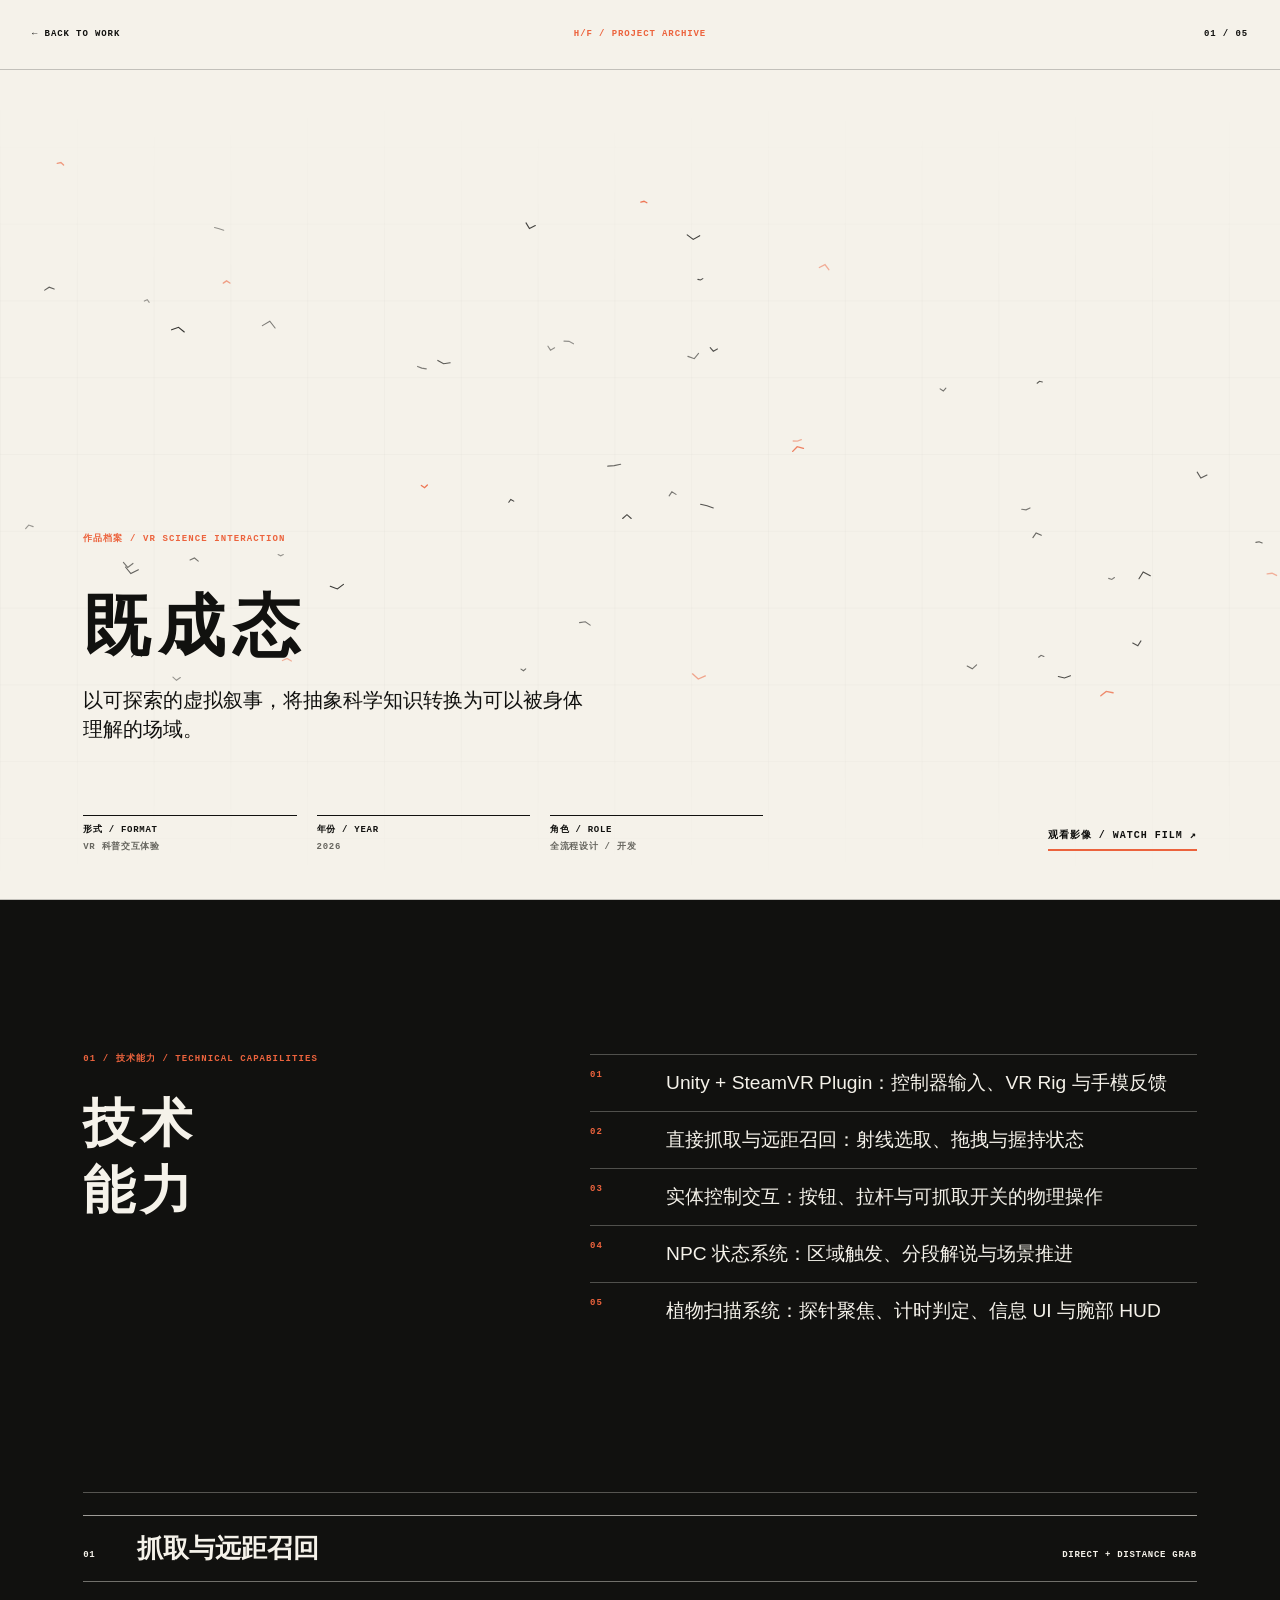
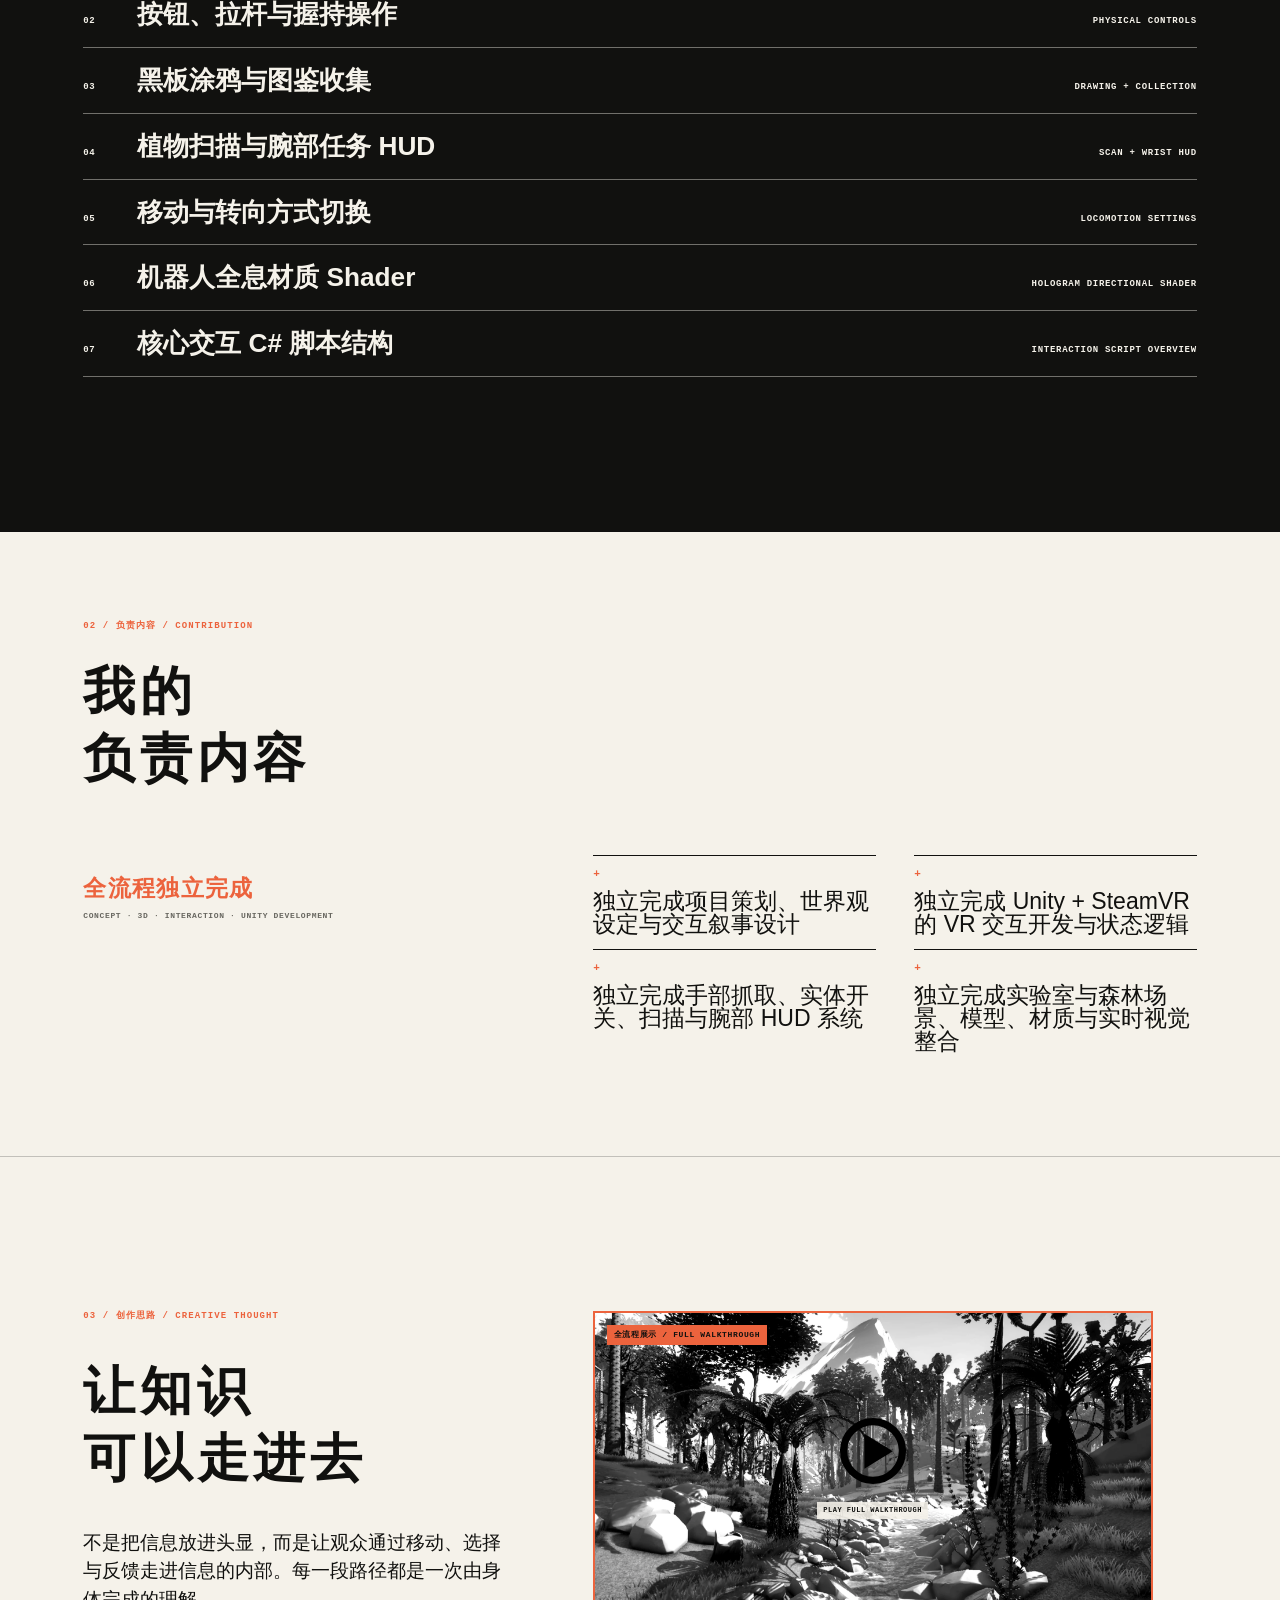
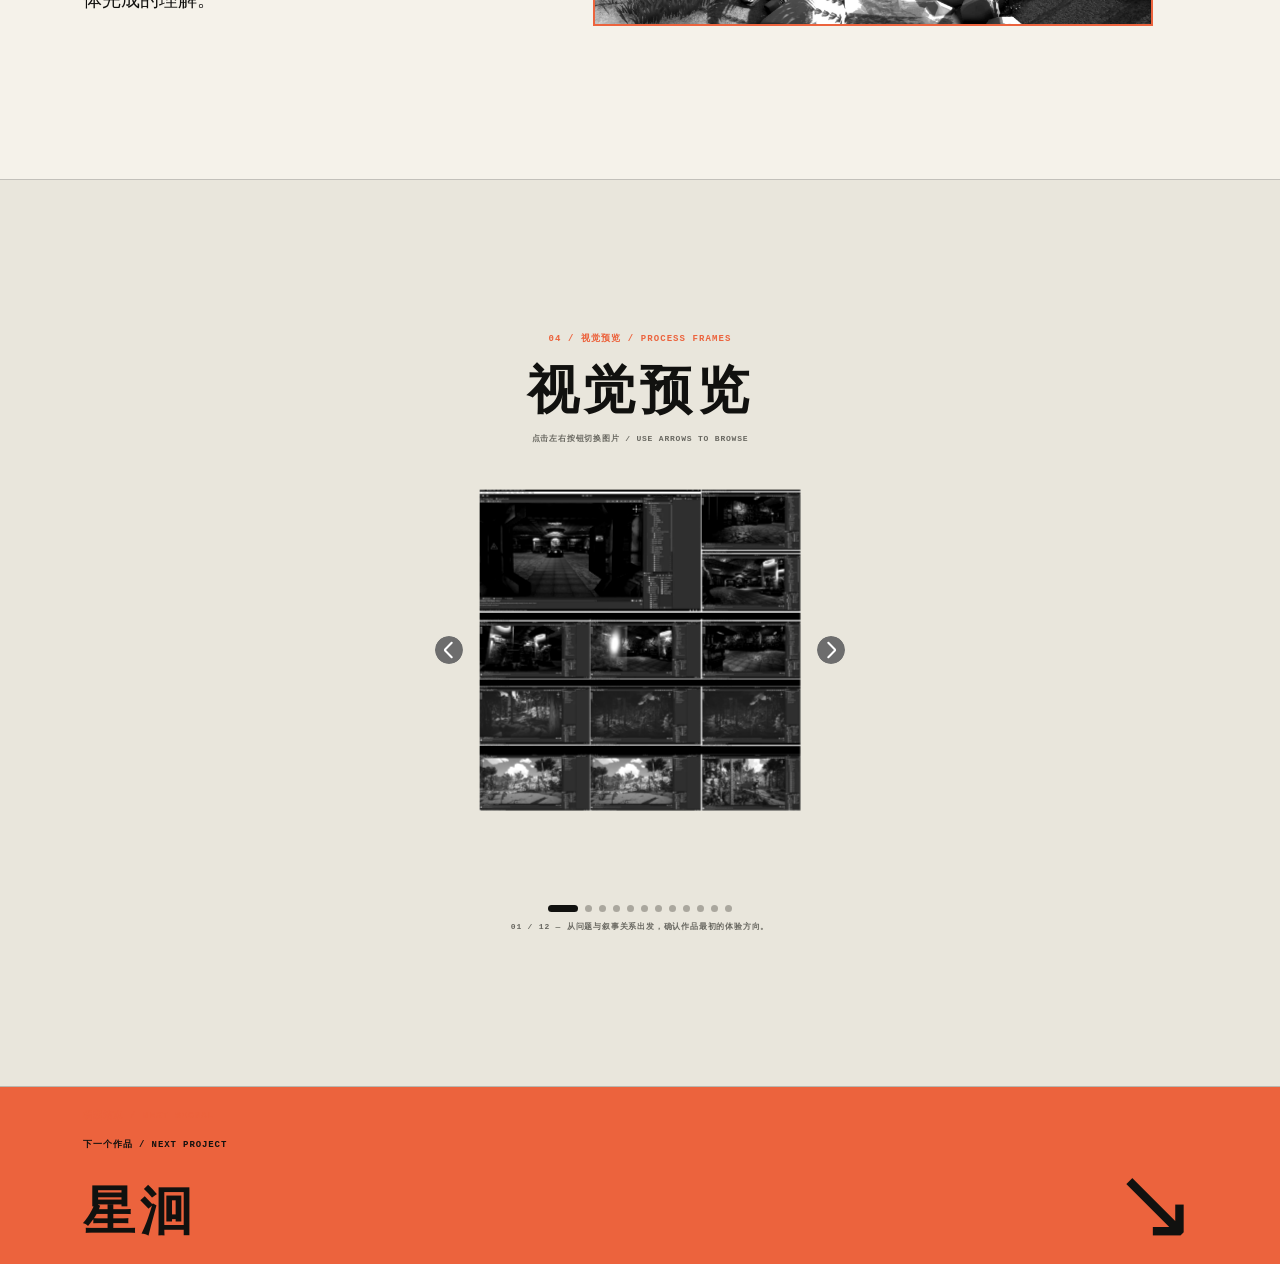
==== case-study.html @ 629e73da "Publish portfolio" ====
<!doctype html>
<html lang="zh-Hant">
  <head>
    <meta charset="UTF-8" />
    <meta name="viewport" content="width=device-width, initial-scale=1.0" />
    <meta name="theme-color" content="#f5f2ea" />
    <title>H/F — Case Study</title>
    <link rel="stylesheet" crossorigin href="./assets/caseStudy-Dvd8TrPl.css">
  </head>
  <body>
    <main class="case-page" id="case-page">
      <header class="case-header">
        <a class="case-back" id="case-back" href="./index.html#work">← BACK TO WORK</a>
        <p>H/F / PROJECT ARCHIVE</p>
        <span id="case-index">01 / 05</span>
      </header>

      <section class="case-hero" aria-labelledby="case-title">
        <canvas class="case-birds" id="case-birds" aria-hidden="true"></canvas>
        <div class="case-hero__grid" aria-hidden="true"></div>
        <p class="case-kicker">作品档案 / <span id="case-kicker">VR SCIENCE INTERACTION</span></p>
        <h1 id="case-title">既成態</h1>
        <p class="case-deck" id="case-deck"></p>
        <dl class="case-meta">
          <div><dt>形式 / FORMAT</dt><dd id="case-format"></dd></div>
          <div><dt>年份 / YEAR</dt><dd>2026</dd></div>
          <div><dt>角色 / ROLE</dt><dd id="case-role"></dd></div>
        </dl>
        <a class="case-film" id="case-film" href="./film.html?project=1">观看影像 / WATCH FILM ↗</a>
      </section>

      <section class="case-section case-statement">
        <p class="section-label">01 / 创作思路 · CREATIVE THOUGHT</p>
        <h2 id="case-thought-title"></h2>
        <p id="case-thought"></p>
      </section>

      <section class="case-section case-system">
        <div><p class="section-label">02 / 技术解析 · SYSTEM MAP</p><h2>技术<br>解析</h2></div>
        <ol id="case-tech" class="tech-list"></ol>
      </section>

      <section class="case-section case-role">
        <p class="section-label">03 / 负责内容 · CONTRIBUTION</p>
        <div class="role-layout"><h2>我的<br>负责内容</h2><ul id="case-responsibilities"></ul></div>
      </section>

      <section class="case-section case-gallery" aria-labelledby="gallery-title">
        <div class="gallery-heading"><p class="section-label">04 / 创作截图 · PROCESS FRAMES</p><h2 id="gallery-title">视觉<br>预览</h2><p>点击左右按钮切换图片 / USE ARROWS TO BROWSE</p></div>
        <div class="coverflow-shell"><button class="coverflow-nav coverflow-prev" id="coverflow-prev" type="button" aria-label="上一张图片">←</button><div id="coverflow" class="coverflow" aria-label="Project image preview gallery"></div><button class="coverflow-nav coverflow-next" id="coverflow-next" type="button" aria-label="下一张图片">→</button></div>
        <div class="gallery-footer"><p id="gallery-caption"></p><div id="gallery-dots" class="gallery-dots" aria-label="图片序号"></div></div>
      </section>

      <section class="case-next">
        <p class="section-label">档案结束 / NEXT SIGNAL</p>
        <a id="case-next" href="#"><span>下一个作品 / NEXT PROJECT</span><strong></strong><i>↘</i></a>
      </section>
    </main>
    <script defer src="./vendor/gsap/gsap.min.js"></script>
    <script defer src="./vendor/gsap/Draggable.min.js"></script>
    <script defer src="./vendor/gsap/InertiaPlugin.min.js"></script>
    <script defer src="./src/lab-gallery.js"></script>
    <script defer src="./src/case-study.js"></script>
  </body>
</html>
---- assets/caseStudy-Dvd8TrPl.css ----
@font-face{font-family:BiggerStatic;src:url(./BiggerDisplay-Cdh9XiYJ.woff2) format("woff2");font-display:swap}@font-face{font-family:AlibabaBold;src:url(./AlibabaPuHuiTi-Bold-u7TvTWgs.ttf) format("truetype");font-display:swap}@font-face{font-family:AlibabaLight;src:url(./AlibabaPuHuiTi-Light-BNrUZNr3.ttf) format("truetype");font-display:swap}:root{--paper:#f5f2ea;--ink:#11110f;--signal:#ec633d;--muted:#686760;--line:rgba(17,17,15,.22)}*{box-sizing:border-box}html{scroll-behavior:smooth}body{margin:0;min-width:320px;color:var(--ink);background:var(--paper);font-family:Arial,Helvetica,sans-serif}a{color:inherit;text-decoration:none}.case-header{position:relative;z-index:8;min-height:70px;display:grid;grid-template-columns:1fr auto 1fr;align-items:center;gap:20px;padding:0 2.5vw;border-bottom:1px solid var(--line);background:var(--paper);font:700 9px/1 monospace;letter-spacing:.1em}.case-header p{margin:0;color:var(--signal)}.case-header span{justify-self:end}.case-back{transition:color .2s ease,transform .2s ease}.case-back:hover{color:var(--signal);transform:translate(-5px)}.case-hero{position:relative;min-height:calc(100svh - 70px);padding:clamp(40px,8vh,110px) 6.5vw 46px;overflow:hidden;isolation:isolate;display:grid;align-content:end;border-bottom:1px solid var(--line)}.case-birds{position:absolute;z-index:-2;top:0;right:0;bottom:0;left:0;width:100%;height:100%;pointer-events:none}.case-hero__grid{position:absolute;z-index:-1;top:0;right:0;bottom:0;left:0;opacity:.1;background-image:linear-gradient(var(--line) 1px,transparent 1px),linear-gradient(90deg,var(--line) 1px,transparent 1px);background-size:clamp(42px,6vw,96px) clamp(42px,6vw,96px);-webkit-mask-image:linear-gradient(to bottom,transparent,black 28%,black 80%,transparent);mask-image:linear-gradient(to bottom,transparent,black 28%,black 80%,transparent)}.case-kicker,.section-label{margin:0;font:700 9px/1.3 monospace;letter-spacing:.12em;color:var(--signal)}.case-hero h1{max-width:1100px;margin:clamp(18px,4vh,45px) 0 16px;font:700 clamp(60px,10.5vw,176px)/1.04 AlibabaBold,"Microsoft YaHei",sans-serif;letter-spacing:.12em}.case-deck{width:min(510px,100%);margin:0;font:400 clamp(15px,1.55vw,22px)/1.42 AlibabaLight,Arial,sans-serif}.case-meta{display:grid;grid-template-columns:repeat(3,minmax(0,1fr));gap:20px;width:min(680px,100%);margin:clamp(38px,8vh,90px) 0 0}.case-meta div{border-top:1px solid var(--ink);padding-top:8px}.case-meta dt,.case-meta dd{margin:0;font:700 9px/1.35 monospace;letter-spacing:.08em}.case-meta dd{margin-top:5px;color:var(--muted)}.case-film{position:absolute;right:6.5vw;bottom:48px;padding:13px 0 8px;border-bottom:2px solid var(--signal);font:700 10px/1 monospace;letter-spacing:.1em;transition:color .2s ease,transform .2s ease}.case-film:hover{color:var(--signal);transform:translate(6px)}.case-film.is-hidden{display:none}.case-section{padding:clamp(70px,12vw,180px) 6.5vw;border-bottom:1px solid var(--line)}.case-statement{display:grid;grid-template-columns:minmax(130px,.35fr) minmax(0,1fr);column-gap:6vw}.case-statement h2{grid-column:2;max-width:1100px;margin:0;font:400 clamp(48px,8vw,142px)/.8 BiggerStatic,Impact,sans-serif;letter-spacing:.02em}.case-statement>p:last-child{grid-column:2;width:min(560px,100%);margin:clamp(28px,5vh,70px) 0 0;font:400 clamp(16px,1.7vw,25px)/1.5 AlibabaLight,Arial,sans-serif}.case-system{display:grid;grid-template-columns:minmax(260px,.8fr) minmax(0,1.2fr);gap:8vw;background:var(--ink);color:var(--paper)}.case-system h2,.case-role h2,.gallery-heading h2{margin:24px 0 0;font:400 clamp(52px,8vw,144px)/.75 BiggerStatic,Impact,sans-serif;letter-spacing:.02em}.tech-list{margin:0;padding:0;list-style:none;counter-reset:tech}.tech-list li{display:grid;grid-template-columns:56px 1fr;gap:20px;padding:16px 0;border-top:1px solid rgba(245,242,234,.28);font:400 clamp(15px,1.5vw,22px)/1.25 AlibabaLight,Arial,sans-serif}.tech-list li:before{counter-increment:tech;content:"0" counter(tech);color:var(--signal);font:700 9px/1 monospace;letter-spacing:.1em}.case-role{background:var(--paper)}.role-layout{display:grid;grid-template-columns:minmax(260px,.85fr) minmax(0,1.15fr);gap:8vw}.role-layout ul{display:grid;grid-template-columns:repeat(2,minmax(0,1fr));gap:0 3vw;margin:0;padding:0;list-style:none}.role-layout li{min-height:110px;padding:16px 0;border-top:1px solid var(--ink);font:400 clamp(17px,1.8vw,27px)/1 AlibabaLight,Arial,sans-serif}.role-layout li:before{content:"+";display:block;margin-bottom:17px;color:var(--signal);font:700 11px/1 monospace}.case-gallery{padding-right:0;overflow:hidden;background:#e9e6dc}.gallery-heading{padding-right:6.5vw;display:grid;grid-template-columns:minmax(250px,.8fr) 1fr auto;gap:4vw;align-items:end}.gallery-heading>p:last-child{margin:0 0 8px;color:var(--muted);font:700 8px/1.4 monospace;letter-spacing:.1em}.coverflow{position:relative;min-height:clamp(340px,48vw,660px);margin-top:clamp(48px,8vw,120px);perspective:1200px;touch-action:pan-y}.cover-card{position:absolute;top:0;left:50%;width:min(43vw,640px);aspect-ratio:16/10;padding:12px;border:1px solid var(--ink);background:var(--paper);box-shadow:0 16px 35px #11110f1f;transform-origin:center bottom;transition:transform .65s cubic-bezier(.2,.8,.2,1),opacity .45s ease,filter .45s ease;cursor:pointer}.cover-card img{display:block;width:100%;height:100%;object-fit:cover;filter:grayscale(1) contrast(1.12)}.cover-card p{position:absolute;left:21px;bottom:19px;margin:0;padding:4px 6px;background:var(--paper);font:700 8px/1 monospace;letter-spacing:.08em}.cover-card[data-offset="0"]{z-index:5;transform:translate(-50%) translateZ(60px) rotateY(0)}.cover-card[data-offset="-1"]{z-index:4;transform:translate(-138%) translateZ(-120px) rotateY(43deg) scale(.83);filter:brightness(.78)}.cover-card[data-offset="1"]{z-index:4;transform:translate(38%) translateZ(-120px) rotateY(-43deg) scale(.83);filter:brightness(.78)}.cover-card[data-offset="-2"]{z-index:3;transform:translate(-188%) translateZ(-240px) rotateY(57deg) scale(.66);opacity:.5}.cover-card[data-offset="2"]{z-index:3;transform:translate(88%) translateZ(-240px) rotateY(-57deg) scale(.66);opacity:.5}.cover-card[data-offset=hidden]{opacity:0;pointer-events:none;transform:translate(-50%) scale(.45)}.case-next{display:grid;align-content:start;gap:18px;padding:24px 6.5vw 20px;background:var(--signal);color:var(--ink)}.case-next a{display:grid;grid-template-columns:1fr auto;align-items:end;gap:12px;font-family:BiggerStatic,Impact,sans-serif}.case-next a span{grid-column:1/-1;font:700 9px/1 monospace;letter-spacing:.1em}.case-next a strong{font:400 clamp(54px,10vw,170px)/.75 BiggerStatic,Impact,sans-serif;letter-spacing:.02em}.case-next a i{font:400 clamp(54px,8vw,120px)/.8 Arial,sans-serif;font-style:normal;transition:transform .25s ease}.case-next a:hover i{transform:translate(8px,8px)}@media(max-width:760px){.case-header{min-height:58px;grid-template-columns:1fr auto;padding:0 5vw}.case-header p{display:none}.case-hero{min-height:78svh;padding:52px 5vw 32px}.case-hero h1{font-size:19vw}.case-meta{gap:10px}.case-meta dd{font-size:7px}.case-film{position:static;width:max-content;margin-top:30px}.case-statement,.case-system,.role-layout{grid-template-columns:1fr;gap:28px}.case-statement h2,.case-statement>p:last-child{grid-column:auto}.case-system h2,.case-role h2,.gallery-heading h2{font-size:15vw}.role-layout ul{grid-template-columns:1fr}.case-gallery{padding-right:5vw}.gallery-heading{padding-right:0;grid-template-columns:1fr;gap:20px}.coverflow{min-height:73vw}.cover-card{width:68vw;padding:7px}.cover-card[data-offset="-1"]{transform:translate(-120%) translateZ(-120px) rotateY(43deg) scale(.78)}.cover-card[data-offset="1"]{transform:translate(20%) translateZ(-120px) rotateY(-43deg) scale(.78)}.cover-card[data-offset="-2"],.cover-card[data-offset="2"]{opacity:0}.case-next{min-height:34vh;padding-inline:5vw}.case-next a strong{font-size:17vw}}.case-hero h1,.case-statement h2,.case-system h2,.case-role h2,.gallery-heading h2,.case-next a strong{font-family:AlibabaBold,Microsoft YaHei,sans-serif;font-weight:700;letter-spacing:.035em}.case-hero h1{font-size:clamp(30px,5.25vw,88px);line-height:1.32;letter-spacing:.12em}.case-statement h2,.case-system h2,.case-role h2,.gallery-heading h2,.case-next a strong{font-size:clamp(28px,4.1vw,68px);line-height:1.28;letter-spacing:.09em}@media(max-width:760px){.case-statement h2,.case-system h2,.case-role h2,.gallery-heading h2,.case-next a strong{font-size:clamp(30px,9.5vw,52px);line-height:1.3;letter-spacing:.08em}}.coverflow-shell{position:relative;display:grid;grid-template-columns:auto 1fr auto;align-items:center;gap:clamp(16px,4vw,70px);margin-top:clamp(48px,8vw,120px);padding-right:6.5vw}.coverflow{min-height:clamp(340px,48vw,660px);margin-top:0}.coverflow-nav{position:relative;z-index:9;width:52px;aspect-ratio:1;padding:0;border:1px solid var(--ink);border-radius:50%;background:transparent;color:var(--ink);font:400 26px/1 Arial,sans-serif;cursor:pointer;transition:background .2s ease,color .2s ease,transform .2s ease}.coverflow-nav:hover{background:var(--ink);color:var(--paper);transform:scale(1.08)}.cover-card{width:min(36vw,540px);aspect-ratio:1;padding:0;border:0;background:transparent;box-shadow:none}.cover-card img{width:100%;height:100%;object-fit:cover}.cover-card p{left:0;bottom:-27px;padding:0;background:transparent}.cover-card[data-offset="-1"]{transform:translate(-126%) translateY(22px) translateZ(-110px) rotateY(33deg) scale(.8)}.cover-card[data-offset="1"]{transform:translate(26%) translateY(22px) translateZ(-110px) rotateY(-33deg) scale(.8)}.cover-card[data-offset="-2"]{transform:translate(-163%) translateY(38px) translateZ(-180px) rotateY(42deg) scale(.64)}.cover-card[data-offset="2"]{transform:translate(63%) translateY(38px) translateZ(-180px) rotateY(-42deg) scale(.64)}.gallery-footer{display:flex;align-items:center;justify-content:space-between;gap:20px;padding:0 6.5vw 0 0}.gallery-footer p{margin:0;color:var(--muted);font:700 8px/1.3 monospace;letter-spacing:.1em}.gallery-dots{display:flex;align-items:center;gap:7px}.gallery-dots button{width:7px;height:7px;padding:0;border:0;border-radius:10px;background:#aaa79e;cursor:pointer;transition:width .25s ease,background .25s ease}.gallery-dots button.is-active{width:30px;background:var(--ink)}@media(max-width:760px){.coverflow-shell{gap:8px;padding-right:0}.coverflow{min-height:73vw}.coverflow-nav{width:34px;font-size:19px}.cover-card{width:63vw}.cover-card[data-offset="-1"]{transform:translate(-112%) translateY(16px) translateZ(-120px) rotateY(43deg) scale(.75)}.cover-card[data-offset="1"]{transform:translate(12%) translateY(16px) translateZ(-120px) rotateY(-43deg) scale(.75)}.cover-card[data-offset="-2"],.cover-card[data-offset="2"]{opacity:0}.gallery-footer{padding-right:0}}.case-gallery{padding-inline:6.5vw}.gallery-heading{display:flex;flex-direction:column;align-items:center;gap:10px;padding:0;text-align:center}.gallery-heading h2{margin:0}.gallery-heading h2 br{display:none}.gallery-heading>p:last-child{margin:0}.coverflow-shell{width:min(100%,680px);grid-template-columns:14px minmax(0,1fr) 14px;gap:18px;margin:clamp(28px,4vw,52px) auto 0;padding:0}.coverflow{min-height:clamp(190px,24vw,330px)}.cover-card{width:min(18vw,270px)}.cover-card[data-offset="-1"]{transform:translate(-136%) translateY(12px) translateZ(-80px) rotateY(31deg) scale(.72)}.cover-card[data-offset="1"]{transform:translate(36%) translateY(12px) translateZ(-80px) rotateY(-31deg) scale(.72)}.cover-card[data-offset="-2"]{transform:translate(-182%) translateY(20px) translateZ(-150px) rotateY(40deg) scale(.5)}.cover-card[data-offset="2"]{transform:translate(82%) translateY(20px) translateZ(-150px) rotateY(-40deg) scale(.5)}.coverflow-nav{width:14px;aspect-ratio:1;border:0;background:#77756f;color:transparent}.coverflow-nav:before{display:block;color:#fff;font:700 11px/1 Arial,sans-serif}.coverflow-prev:before{content:"‹";transform:translate(-.5px)}.coverflow-next:before{content:"›";transform:translate(.5px)}.coverflow-nav:hover{background:#57554f;color:transparent;transform:scale(1.12)}.gallery-footer{width:min(100%,500px);flex-direction:column;align-items:center;gap:10px;margin:20px auto 0;padding:0;text-align:center}.gallery-footer p{max-width:400px;order:2}.gallery-dots{order:1}@media(max-width:760px){.case-gallery{padding-inline:5vw}.coverflow-shell{width:min(100%,390px);grid-template-columns:14px minmax(0,1fr) 14px;gap:10px}.coverflow{min-height:56vw}.cover-card{width:42vw}.cover-card[data-offset="-1"]{transform:translate(-122%) translateY(8px) translateZ(-70px) rotateY(32deg) scale(.7)}.cover-card[data-offset="1"]{transform:translate(22%) translateY(8px) translateZ(-70px) rotateY(-32deg) scale(.7)}}.coverflow-shell{grid-template-columns:56px minmax(0,1fr) 56px;gap:20px}.coverflow-nav{display:grid;place-items:center;width:28px;min-width:28px;height:28px;min-height:28px;aspect-ratio:1 / 1;border-radius:50%;justify-self:center;align-self:center}.cover-card[data-offset="-1"]{opacity:.82;transform:translate(-116%) translateY(10px) translateZ(-92px) rotateY(56deg) scaleX(.32) scaleY(.82)}.cover-card[data-offset="1"]{opacity:.82;transform:translate(16%) translateY(10px) translateZ(-92px) rotateY(-56deg) scaleX(.32) scaleY(.82)}.cover-card[data-offset="-2"]{opacity:.55;transform:translate(-146%) translateY(18px) translateZ(-154px) rotateY(62deg) scaleX(.18) scaleY(.7)}.cover-card[data-offset="2"]{opacity:.55;transform:translate(46%) translateY(18px) translateZ(-154px) rotateY(-62deg) scaleX(.18) scaleY(.7)}@media(max-width:760px){.coverflow-shell{grid-template-columns:42px minmax(0,1fr) 42px;gap:8px}.coverflow-nav{width:28px;min-width:28px;height:28px;min-height:28px}.cover-card[data-offset="-1"]{transform:translate(-112%) translateY(7px) translateZ(-70px) rotateY(54deg) scaleX(.34) scaleY(.76)}.cover-card[data-offset="1"]{transform:translate(12%) translateY(7px) translateZ(-70px) rotateY(-54deg) scaleX(.34) scaleY(.76)}}.coverflow-nav{background:transparent url("data:image/svg+xml,%3c?xml%20version='1.0'%20encoding='UTF-8'?%3e%3csvg%20id='_图层_1'%20data-name='图层%201'%20xmlns='http://www.w3.org/2000/svg'%20viewBox='0%200%2081%2081'%3e%3cdefs%3e%3cstyle%3e%20.cls-1%20{%20fill:%20none;%20stroke:%20%23fff;%20stroke-linecap:%20round;%20stroke-miterlimit:%2010;%20stroke-width:%206px;%20}%20.cls-2%20{%20fill:%20%236d6d6d;%20}%20%3c/style%3e%3c/defs%3e%3ccircle%20class='cls-2'%20cx='40.5'%20cy='40.5'%20r='40.5'/%3e%3cpath%20class='cls-1'%20d='M48.33,61.4l-18.57-18.57c-1.29-1.29-1.29-3.37,0-4.66l18.57-18.57'/%3e%3c/svg%3e") center / contain no-repeat}.coverflow-nav:before{display:none}.coverflow-next{transform:scaleX(-1)}.coverflow-next:hover{transform:scaleX(-1) scale(1.12)}.gallery-dots [data-dot]{width:7px;height:7px;border-radius:10px;background:#aaa79e;transition:width .25s ease,background .25s ease}.gallery-dots [data-dot].is-active{width:30px;background:var(--ink)}.coverflow-shell{position:relative;display:block;width:min(100%,1080px);height:clamp(280px,31vw,390px);margin:clamp(28px,4vw,52px) auto 0}.coverflow{width:clamp(220px,25vw,310px);min-height:0;height:clamp(220px,25vw,310px);margin:0 auto;perspective:1200px}.coverflow-nav{position:absolute;top:clamp(110px,12.5vw,155px);z-index:20;width:28px;min-width:28px;height:28px;min-height:28px;transform:translateY(-50%)}.coverflow-prev{left:calc(50% - clamp(165px,19vw,205px))}.coverflow-next{right:calc(50% - clamp(165px,19vw,205px));transform:translateY(-50%) scaleX(-1)}.coverflow-prev:hover{transform:translateY(-50%) scale(1.12)}.coverflow-next:hover{transform:translateY(-50%) scaleX(-1) scale(1.12)}.cover-card{width:100%;height:100%}.cover-card p{display:none}.cover-card[data-stack=center]{z-index:10;opacity:1;transform:translate(-50%) translateZ(40px);filter:none}.cover-card[data-stack=center] p{display:block}.cover-card[data-stack=left],.cover-card[data-stack=right]{z-index:calc(8 - var(--stack-index));width:100%;height:100%;opacity:1;filter:grayscale(1) contrast(1.12) brightness(.85)}.cover-card[data-stack=left]{transform:translate(calc(-152% - (var(--stack-index) * 8%))) translateY(calc(var(--stack-index) * 1px)) translateZ(-90px) rotateY(56deg) scaleX(.3) scaleY(.9)}.cover-card[data-stack=right]{transform:translate(calc(52% + (var(--stack-index) * 8%))) translateY(calc(var(--stack-index) * 1px)) translateZ(-90px) rotateY(-56deg) scaleX(.3) scaleY(.9)}@media(max-width:760px){.coverflow-shell{height:62vw;min-height:250px}.coverflow{width:48vw;height:48vw}.coverflow-nav{top:24vw}.coverflow-prev{left:calc(50% - 24vw - 38px)}.coverflow-next{right:calc(50% - 24vw - 38px)}.cover-card[data-stack=left]{transform:translate(calc(-152% - (var(--stack-index) * 6%))) translateY(calc(var(--stack-index) * 1px)) translateZ(-70px) rotateY(56deg) scaleX(.28) scaleY(.86)}.cover-card[data-stack=right]{transform:translate(calc(52% + (var(--stack-index) * 6%))) translateY(calc(var(--stack-index) * 1px)) translateZ(-70px) rotateY(-56deg) scaleX(.28) scaleY(.86)}}@media(max-width:760px){.case-next{min-height:0;padding:20px 5vw 16px}}.case-system .vr-module{position:relative;grid-column:1/-1;margin-top:clamp(28px,4vw,55px);padding-top:22px;overflow:visible;border-top:1px solid rgba(245,242,234,.3)}.vr-module__index{border-top:1px solid rgba(245,242,234,.62)}.vr-module__index button{display:grid;grid-template-columns:42px minmax(0,1fr) auto;align-items:baseline;gap:12px;width:100%;padding:18px 0;border:0;border-bottom:1px solid rgba(245,242,234,.42);background:transparent;color:var(--paper);text-align:left;cursor:crosshair}.vr-module__index button b,.vr-module__index button small{font:700 9px/1 monospace;letter-spacing:.08em}.vr-module__index button span{font:700 clamp(18px,2.05vw,31px)/1.1 AlibabaBold,"Microsoft YaHei",sans-serif}.vr-module__index button:hover span,.vr-module__index button:focus-visible span{color:var(--signal)}.vr-hover-preview{position:absolute;z-index:15;left:var(--preview-x,50%);top:var(--preview-y,20%);width:min(48vw,560px);padding:10px;border:1px solid var(--paper);background:var(--ink);box-shadow:0 18px 50px #00000059;pointer-events:none;opacity:0;transform:translate(12px,12px) scale(.96);transition:opacity .16s ease,transform .16s ease}.vr-hover-preview.is-visible{opacity:1;transform:translate(12px,12px) scale(1)}.vr-hover-preview video{display:block;width:100%;aspect-ratio:16/9;object-fit:cover;background:#111}.vr-hover-preview p{margin:10px 0 0;font:700 9px/1 monospace;letter-spacing:.09em;color:var(--signal)}.hologram-module{display:grid;grid-template-columns:minmax(220px,.72fr) minmax(0,1.28fr);gap:8vw;background:var(--ink);color:var(--paper)}.hologram-module code{color:var(--signal);font:inherit}.hologram-lab{position:relative;min-height:430px;overflow:hidden;border:1px solid rgba(245,242,234,.4);background:radial-gradient(circle at 50% 48%,#173c48 0,#101411 43%,#070807)}.hologram-lab canvas{display:block;width:100%;height:100%;min-height:430px}.hologram-panel{position:absolute;right:14px;bottom:14px;display:grid;gap:8px;width:min(230px,48%);padding:12px;border:1px solid rgba(245,242,234,.45);background:#0a0c0bc2;-webkit-backdrop-filter:blur(8px);backdrop-filter:blur(8px)}.hologram-panel label{display:grid;grid-template-columns:1fr auto;gap:9px;align-items:center;color:var(--paper);font:700 8px/1.2 monospace;letter-spacing:.06em}.hologram-panel select,.hologram-panel input{width:92px;accent-color:var(--signal)}.hologram-panel select{padding:3px;border:1px solid var(--paper);background:#151715;color:var(--paper);font:inherit}@media(max-width:760px){.vr-module,.hologram-module{grid-template-columns:1fr;gap:35px}.vr-module__index button{grid-template-columns:28px 1fr}.vr-module__index button small{grid-column:2}.vr-hover-preview{display:none}.hologram-lab,.hologram-lab canvas{min-height:360px}.hologram-panel{width:calc(100% - 28px)}}.vr-preview-stack{position:relative;aspect-ratio:16/9;transition:transform .16s ease-out}.vr-preview-stack i{position:absolute;top:0;right:0;bottom:0;left:0;border:1px solid var(--paper);transition:transform .16s ease-out}.vr-preview-stack i:nth-child(1){background:#ec633d}.vr-preview-stack i:nth-child(2){background:#65645f}.vr-preview-stack i:nth-child(3){background:#f5f2ea}.vr-preview-stack i:nth-child(4){background:#242421}.vr-preview-stack video{position:relative;z-index:5;display:block;width:100%;height:100%;object-fit:cover;background:#111}.vr-hover-preview p{margin:12px 0 0;font:700 9px/1 monospace;letter-spacing:.09em;color:var(--signal)}.role-all{grid-column:1;margin:20px 0 0;color:var(--signal);font:700 clamp(16px,1.8vw,25px)/1.18 AlibabaBold,"Microsoft YaHei",sans-serif;letter-spacing:.06em}.role-all small{display:block;margin-top:9px;color:var(--muted);font:700 8px/1.35 monospace;letter-spacing:.08em}.case-story-film{--curtain-pull:0;position:relative;width:min(100%,920px);aspect-ratio:16/9;margin:clamp(42px,7vw,90px) 0 0;overflow:hidden;background:#111}.case-story-film video{display:block;width:100%;height:100%;object-fit:cover;opacity:0;transition:opacity .7s ease}.story-curtain{position:absolute;top:0;right:0;bottom:0;left:0;display:flex;overflow:hidden;pointer-events:none}.story-curtain i{flex:1 0 0;min-width:8px;background:#f5f2ea;border-right:1px solid rgba(17,17,15,.18);transform:translate(0);transition:transform 1.1s cubic-bezier(.2,.8,.2,1),height 1.1s cubic-bezier(.2,.8,.2,1)}.case-story-film.is-open video{opacity:1}.case-story-film.is-open .story-curtain i{transform:translate(calc(var(--curtain-pull) * (var(--i) - 14) * 7px));height:calc(92% + (var(--i) % 5) * 2%)}.case-story-film.is-open .story-curtain i:nth-child(odd){transform:translate(calc(var(--curtain-pull) * (var(--i) - 14) * 11px))}.story-curtain__open{position:absolute;z-index:4;top:50%;left:50%;display:grid;place-items:center;gap:9px;width:104px;aspect-ratio:1;padding:0;border:2px solid #111;border-radius:50%;background:#f5f2ea;color:#111;transform:translate(-50%,-50%);cursor:pointer;transition:opacity .25s ease,transform .3s ease}.story-curtain__open span{font-size:27px;line-height:1}.story-curtain__open small{font:700 7px/1.2 monospace;letter-spacing:.07em}.case-story-film.is-open .story-curtain__open{opacity:0;pointer-events:none;transform:translate(-50%,-50%) scale(.6)}.case-story-film.is-open .story-curtain i{height:94%}.case-statement--featured{grid-template-columns:minmax(250px,.82fr) minmax(0,1.18fr);column-gap:7vw;align-items:start}.case-statement--featured>.section-label{grid-column:1}.case-statement--featured h2{grid-column:1;margin-top:24px}.case-statement--featured #case-thought{grid-column:1;width:min(420px,100%);margin:26px 0 0;font:400 clamp(15px,1.45vw,21px)/1.55 AlibabaLight,Arial,sans-serif}.case-statement--featured .case-story-film{grid-column:2;grid-row:1 / span 3;align-self:center;width:min(100%,560px);margin:0;background:#d8d5cc}.case-statement--featured .case-story-film video{opacity:0}.case-statement--featured .case-story-film.is-open video{opacity:1}.story-curtain{display:none}.story-film__open{position:absolute;z-index:4;top:50%;left:50%;display:grid;place-items:center;gap:8px;width:112px;aspect-ratio:1;padding:0;border:0;background:transparent;transform:translate(-50%,-50%);cursor:pointer;transition:opacity .2s ease,transform .25s ease}.story-film__open img{width:66px;height:66px;object-fit:contain}.story-film__open small{padding:4px 6px;background:#f5f2eae0;font:700 7px/1.2 monospace;letter-spacing:.07em;color:var(--ink)}.case-story-film.is-open .story-film__open{opacity:0;pointer-events:none;transform:translate(-50%,-50%) scale(.75)}.case-role{padding-block:clamp(52px,7vw,90px)}.role-layout{gap:5vw}.role-layout li{min-height:78px;padding:13px 0}.role-layout li:before{margin-bottom:10px}.role-title-flip span{display:inline-block;transform-origin:50% 50%;animation:role-title-flip 4.8s cubic-bezier(.65,0,.35,1) infinite;animation-delay:var(--flip-delay)}@keyframes role-title-flip{0%,44%,to{transform:rotateX(0);opacity:1}48%{transform:rotateX(-88deg);opacity:.18}52%{transform:rotateX(88deg);opacity:.18}57%{transform:rotateX(0);opacity:1}}@media(max-width:760px){.case-statement--featured{grid-template-columns:1fr;gap:0}.case-statement--featured>.section-label,.case-statement--featured h2,.case-statement--featured #case-thought,.case-statement--featured .case-story-film{grid-column:1;grid-row:auto}.case-statement--featured .case-story-film{width:100%;margin-top:36px}.role-all{margin-top:12px}.role-layout li{min-height:0}}.vr-hover-preview,.vr-preview-stack i{border:0}.vr-hover-preview.is-switching .vr-preview-stack{transform:perspective(850px) rotateY(90deg) scaleX(.04)!important}.vr-hover-preview.is-switching .vr-preview-stack i{transform:translate(0)!important}.vr-preview-stack{transition:transform .18s cubic-bezier(.7,0,.3,1)}.case-statement--featured .case-story-film{border:2px solid var(--signal)}.story-film__cover{position:absolute;top:0;right:0;bottom:0;left:0;width:100%;height:100%;object-fit:cover;pointer-events:none;transition:opacity .35s ease}.case-story-film.is-open .story-film__cover{opacity:0}.story-film__label{position:absolute;z-index:3;top:12px;left:12px;margin:0;padding:6px 7px;background:var(--signal);color:var(--ink);font:700 8px/1 monospace;letter-spacing:.08em;pointer-events:none}.case-system.has-xinghui-preview{position:relative}.xinghui-tech li{cursor:crosshair;transition:color .18s ease}.xinghui-tech li:hover{color:var(--signal)}.case-gallery--lab .coverflow-shell{display:block;width:min(100%,1120px);height:clamp(380px,51vw,680px);margin:clamp(28px,4vw,52px) auto 0;padding:0}.case-gallery--lab .coverflow{width:100%;height:100%;min-height:0;margin:0;overflow:hidden;background:#10100f;perspective:none}.case-gallery--lab .coverflow-nav,.case-gallery--lab .gallery-dots{display:none}.case-gallery--lab .gallery-footer{width:min(100%,680px);margin:16px auto 0;padding:0}.lab-corridor{position:relative;width:100%;height:100%;overflow:hidden;background:#10100f}.lab-corridor canvas{display:block;width:100%;height:100%;cursor:crosshair}.lab-corridor:after{position:absolute;top:0;right:0;bottom:0;left:0;pointer-events:none;content:"";background:radial-gradient(ellipse at center,transparent 35%,rgba(0,0,0,.8) 100%)}.lab-corridor p,.lab-corridor small{position:absolute;z-index:2;margin:0;color:#f5f2ea;font:700 9px/1.25 monospace;letter-spacing:.14em;pointer-events:none}.lab-corridor p{top:18px;left:20px}.lab-corridor small{right:20px;bottom:18px;color:var(--signal)}@media(max-width:760px){.case-gallery--lab .coverflow-shell{height:78vw;min-height:330px}.lab-corridor p{top:12px;left:13px;font-size:7px}.lab-corridor small{right:13px;bottom:12px;font-size:7px}}body.case-page--lab{min-height:100vh;overflow:hidden;background:#10100f}.case-page--lab .case-page{min-height:100vh;background:#10100f}.case-page--lab .case-hero,.case-page--lab .case-system,.case-page--lab .case-role,.case-page--lab .case-statement,.case-page--lab .case-next{display:none}.case-page--lab .case-header{position:fixed;z-index:20;inset:0 0 auto;border-color:#f5f2ea59;background:linear-gradient(to bottom,#10100fc7,#10100f00);color:#f5f2ea;pointer-events:none}.case-page--lab .case-header a{color:#f5f2ea;pointer-events:auto}.case-page--lab .case-gallery{position:fixed;top:0;right:0;bottom:0;left:0;z-index:1;display:block;padding:0;background:#10100f}.case-page--lab .gallery-heading{position:absolute;z-index:4;top:74px;left:clamp(18px,4vw,58px);display:block;width:min(330px,calc(100vw - 36px));text-align:left;color:#f5f2ea;pointer-events:none}.case-page--lab .gallery-heading h2{margin-top:11px;color:#f5f2ea;font-size:clamp(28px,4.5vw,64px);line-height:1.08;letter-spacing:.08em}.case-page--lab .gallery-heading>p:last-child{display:none}.case-page--lab .coverflow-shell{width:100vw;height:100vh;margin:0}.case-page--lab .coverflow{width:100%;height:100%}.case-page--lab .gallery-footer{position:fixed;z-index:5;right:clamp(18px,4vw,58px);bottom:22px;width:min(360px,calc(100vw - 36px));margin:0;color:#f5f2ea;text-align:right;pointer-events:none}.case-page--lab .gallery-footer p{color:#f5f2eab3}.case-page--lab .lab-corridor p{top:auto;left:clamp(18px,4vw,58px);bottom:22px;color:#f5f2ea9e}.case-page--lab .lab-corridor small{right:clamp(18px,4vw,58px);bottom:22px}@media(max-width:760px){.case-page--lab .case-header{padding:14px 18px}.case-page--lab .gallery-heading{top:58px;left:18px}.case-page--lab .gallery-footer{right:18px;bottom:14px}.case-page--lab .lab-corridor p{left:18px;bottom:14px}.case-page--lab .lab-corridor small{right:18px;bottom:34px}}.infinite-lab{position:relative;width:100%;height:100%;overflow:hidden;background:#0b0b0a;cursor:grab;touch-action:none;overscroll-behavior:none;user-select:none;-webkit-user-select:none;-webkit-user-drag:none}.infinite-lab:active{cursor:grabbing}.infinite-lab__viewport,.infinite-lab__world{position:absolute;top:0;right:0;bottom:0;left:0;overflow:hidden;pointer-events:none}.infinite-lab__world{will-change:transform}.infinite-lab__tile{position:absolute;width:230px;height:230px;margin:0;overflow:hidden;border:1px solid rgba(245,242,234,.92);background:#1b1a18;box-shadow:0 10px 28px #00000059;filter:grayscale(.15) contrast(1.03);transition:filter .25s ease,box-shadow .25s ease;pointer-events:auto}.infinite-lab__tile img{display:block;width:100%;height:100%;object-fit:cover}.infinite-lab__tile:hover{filter:grayscale(0);box-shadow:0 16px 40px #0009}.infinite-lab__hint{position:absolute;z-index:5;left:50%;bottom:22px;margin:0;color:#f5f2ea;font:700 8px/1 monospace;letter-spacing:.16em;transform:translate(-50%);pointer-events:none;white-space:nowrap}.case-page--lab .gallery-heading{pointer-events:none}@media(max-width:760px){.infinite-lab__tile{width:154px;height:154px}.infinite-lab__hint{bottom:14px;font-size:6px}}body.case-page--lab,.case-page--lab .case-page,.case-page--lab .case-gallery{background:#f5f2ea}.case-page--lab .case-header{border-color:#11110f47;background:linear-gradient(to bottom,#f5f2eaf0,#f5f2ea00);color:var(--ink)}.case-page--lab .case-header a,.case-page--lab .gallery-heading h2{color:var(--ink)}.case-page--lab .gallery-heading .section-label{color:var(--signal)}.case-page--lab .gallery-footer p{color:#11110f85}.infinite-lab{background:#f5f2ea;background-image:linear-gradient(rgba(17,17,15,.09) 1px,transparent 1px),linear-gradient(90deg,rgba(17,17,15,.09) 1px,transparent 1px),radial-gradient(circle at 78% 18%,rgba(236,99,61,.13),transparent 24%);background-size:44px 44px,44px 44px,100% 100%}.infinite-lab:before,.infinite-lab:after{position:absolute;z-index:2;pointer-events:none;content:""}.infinite-lab:before{top:8%;right:4%;bottom:8%;left:4%;border:1px solid rgba(17,17,15,.35);box-shadow:inset 0 0 0 1px #ec633d73}.infinite-lab:after{display:none}.infinite-lab__tile{border-color:#111;background:#dedbd2;box-shadow:5px 6px #ec633db3,10px 12px #11110f1f;filter:grayscale(1) contrast(.98)}.infinite-lab__tile img{object-fit:contain;transform-origin:center;transition:transform .35s cubic-bezier(.2,1.5,.3,1),filter .3s ease}.infinite-lab.is-flat .infinite-lab__tile:hover{filter:grayscale(0) contrast(1.03);box-shadow:7px 8px #ec633df5,15px 18px #11110f24}.infinite-lab:not(.is-flat) .infinite-lab__tile:hover{filter:grayscale(1) contrast(.98);box-shadow:5px 6px #ec633db3,10px 12px #11110f1f}.infinite-lab__hint{color:var(--ink)}.infinite-lab__vortex{position:absolute;z-index:1;top:-12%;right:-12%;bottom:-12%;left:-12%;display:block;width:124%;height:124%;pointer-events:none;opacity:.84;mix-blend-mode:multiply}.infinite-lab__viewport{z-index:3}.infinite-lab__hint{z-index:6}
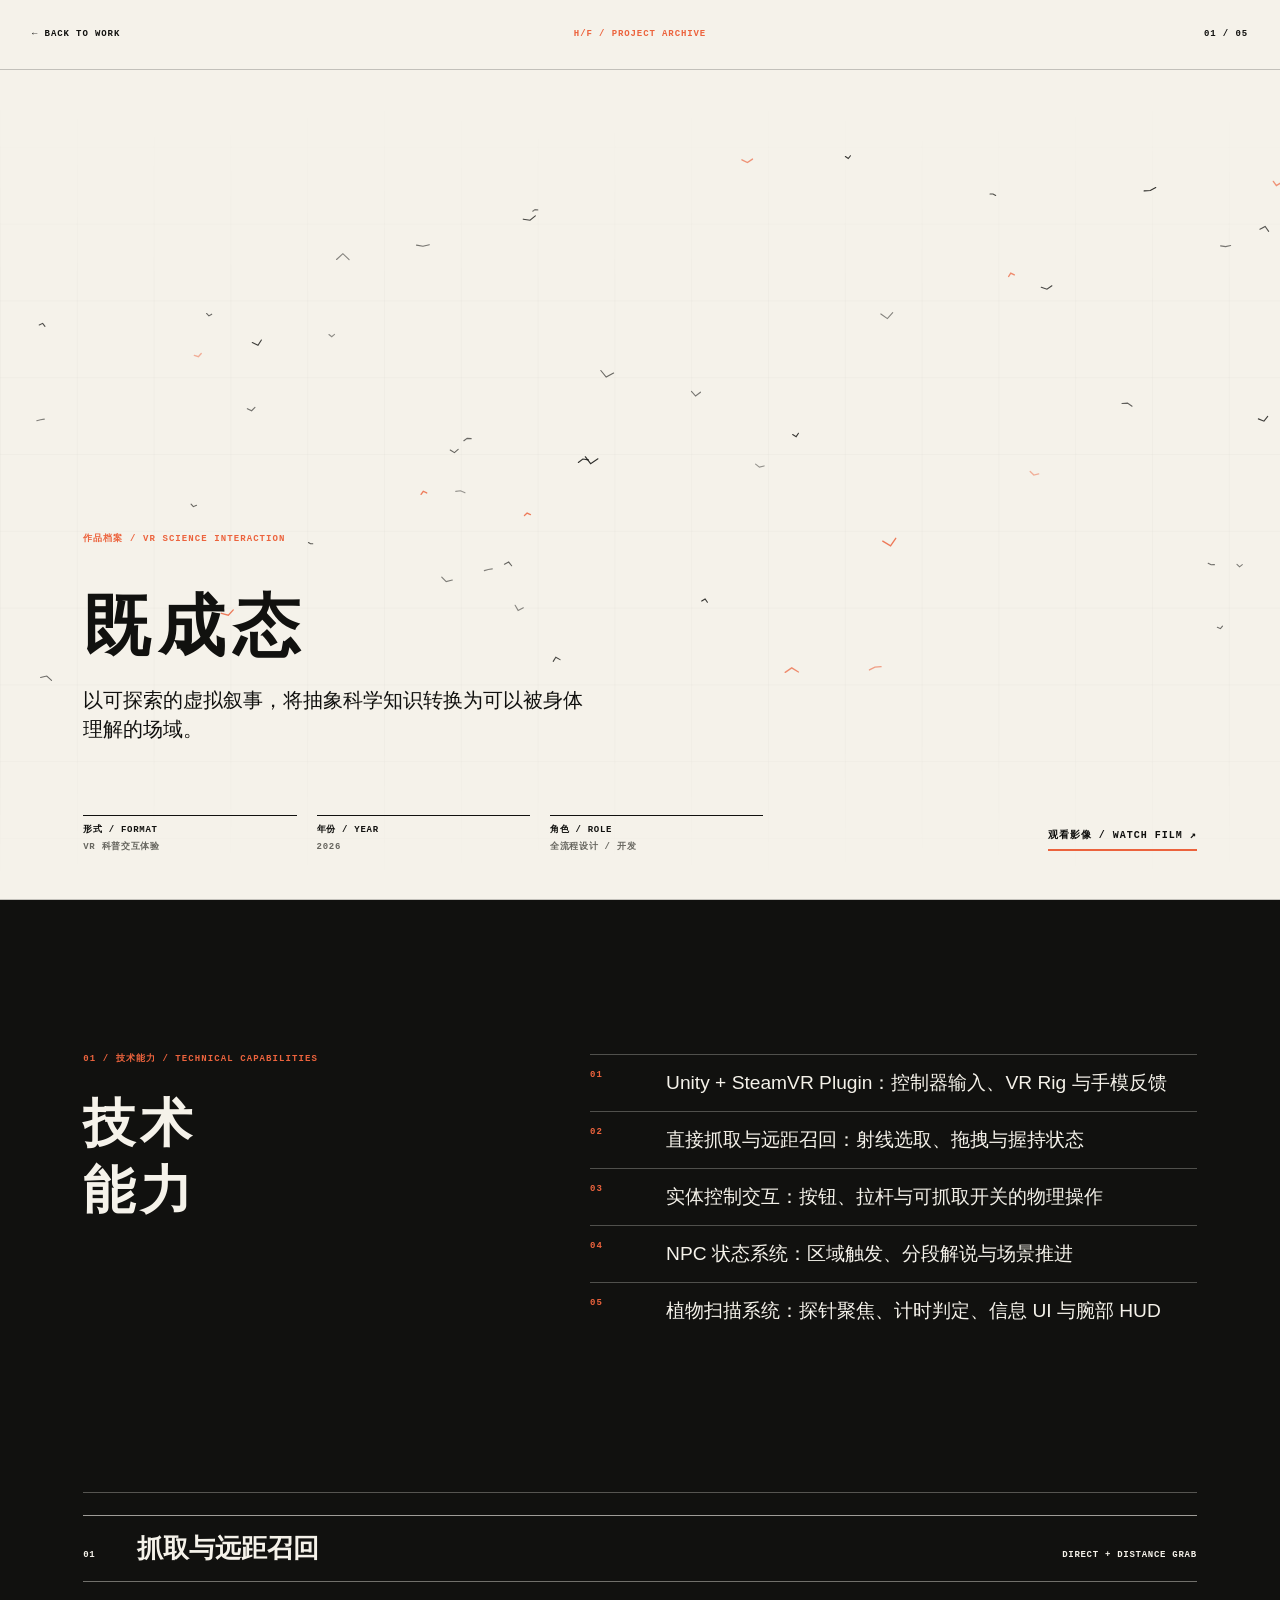
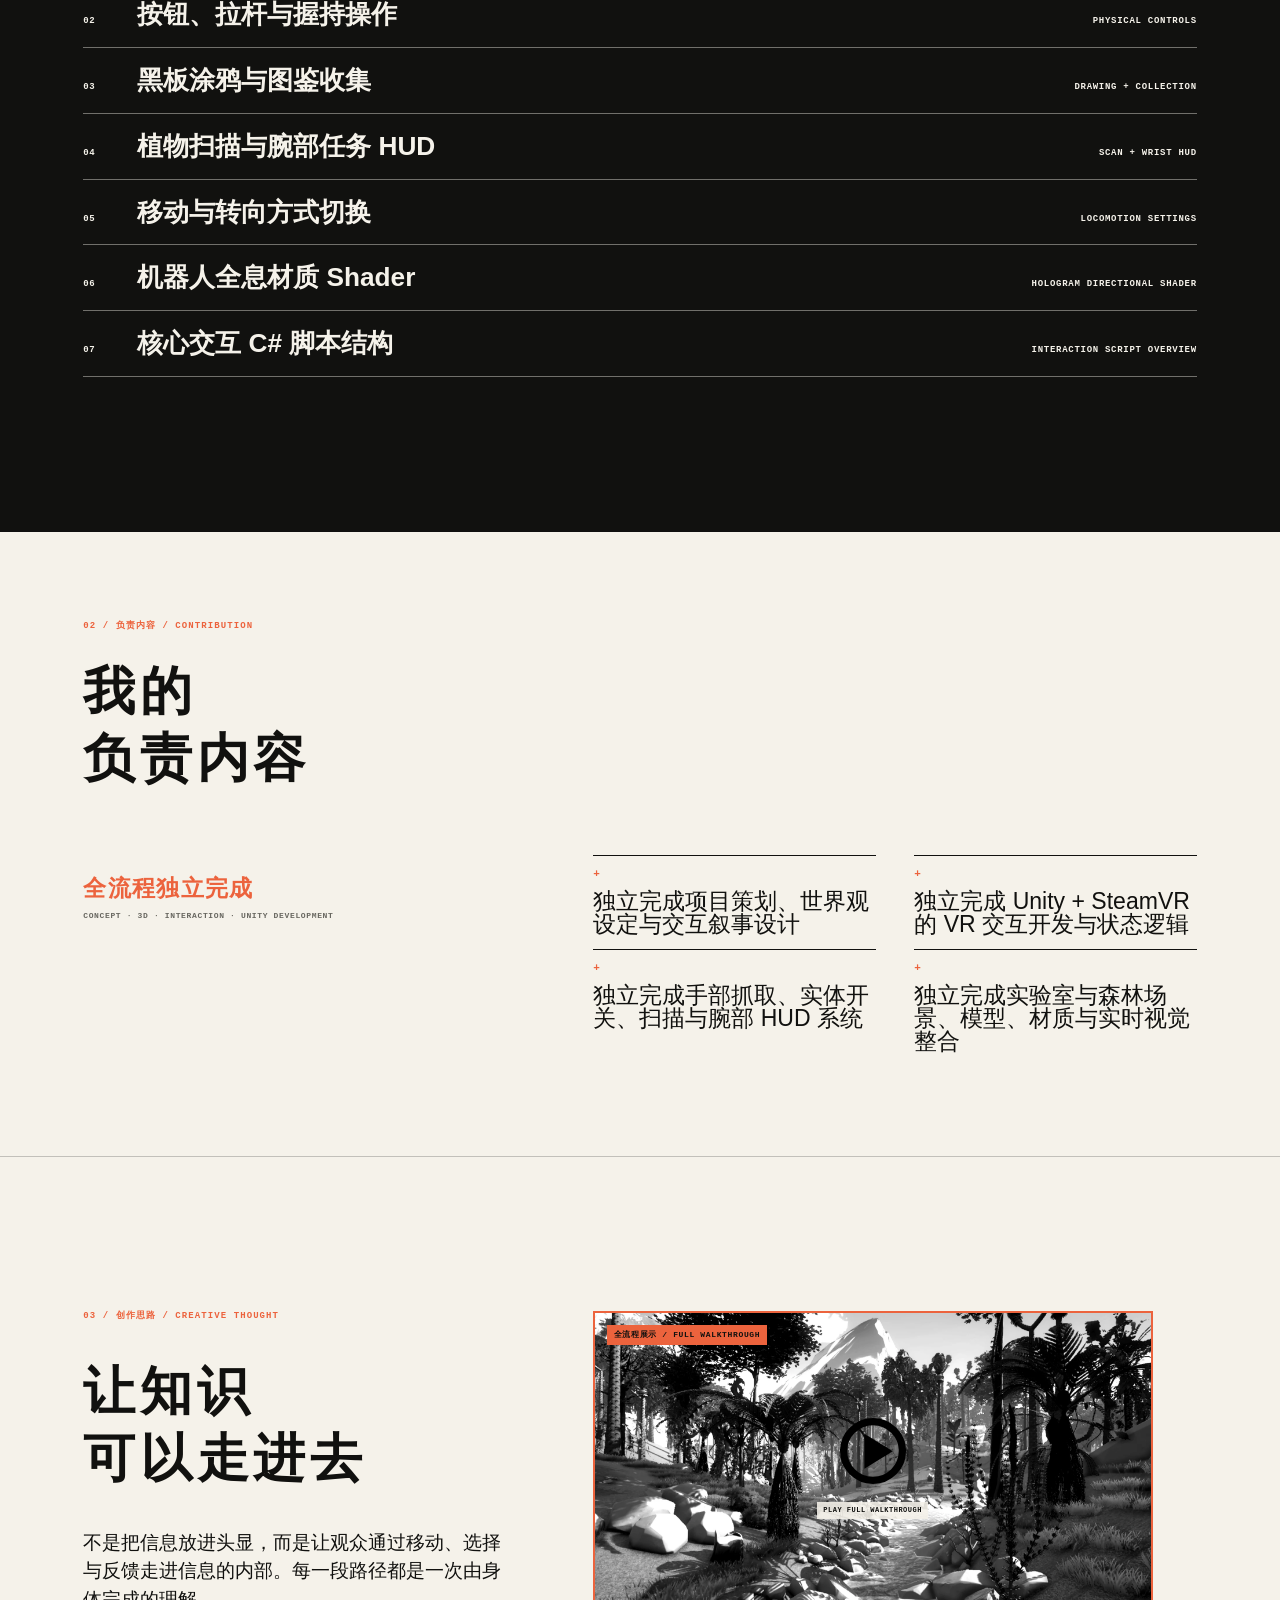
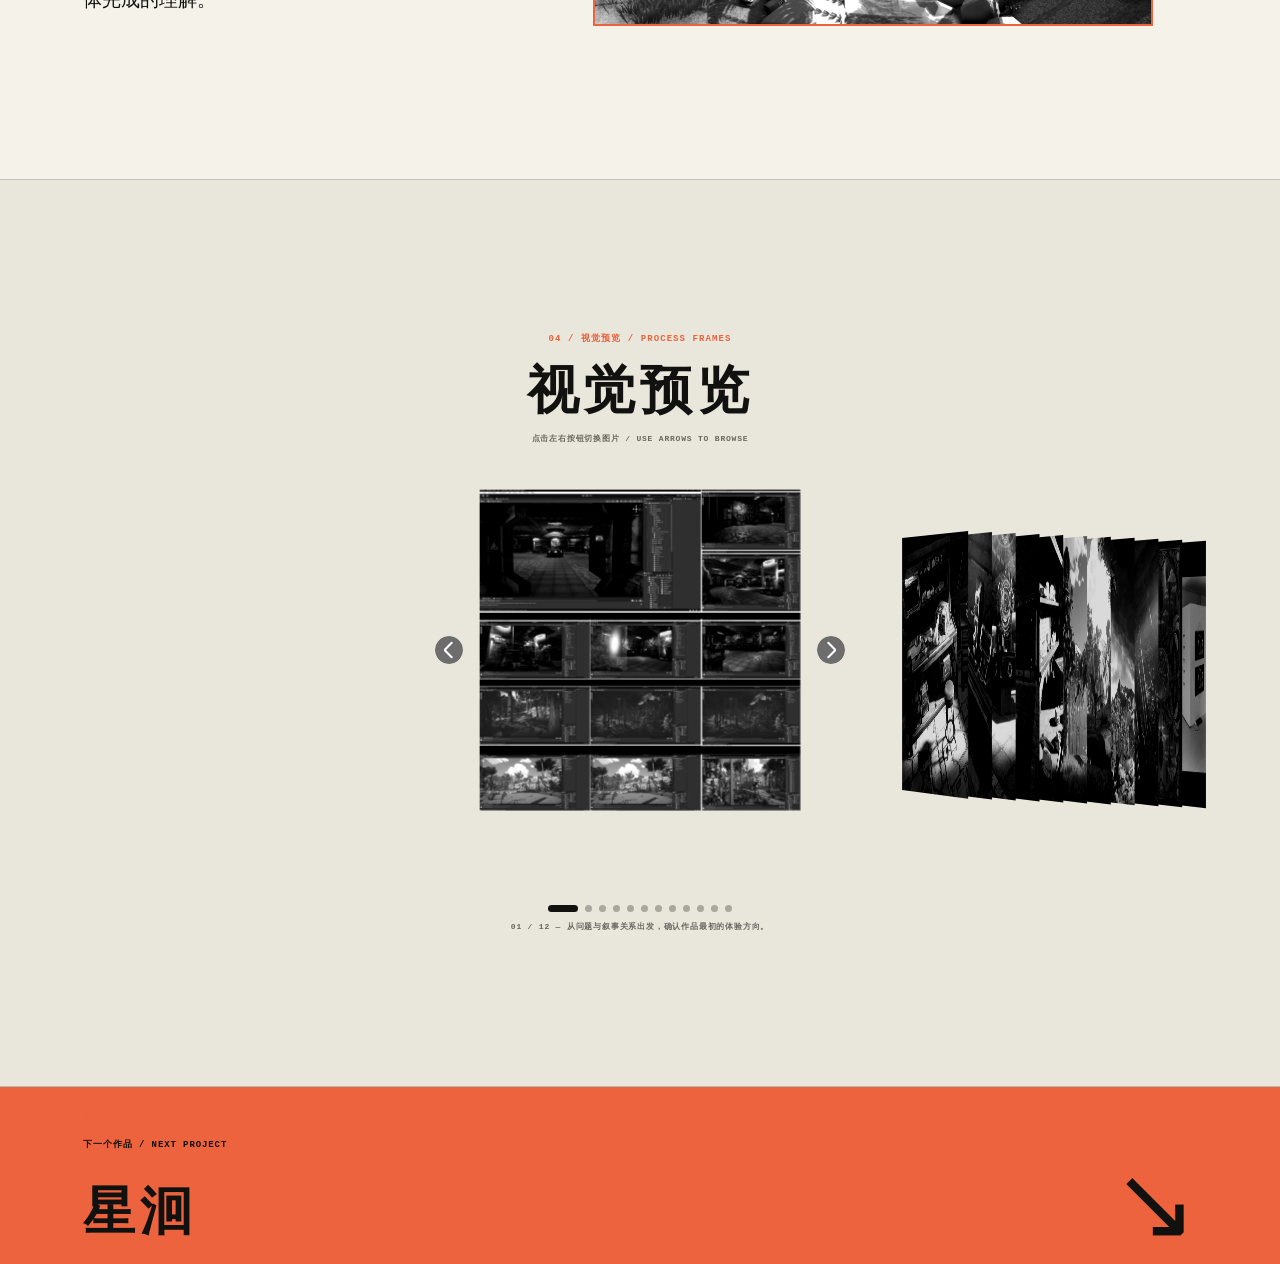
==== commit 98ca2830: "实验室更新" ====
--- a/case-study.html
+++ b/case-study.html
@@ -59,7 +59,7 @@
     <script defer src="./vendor/gsap/gsap.min.js"></script>
     <script defer src="./vendor/gsap/Draggable.min.js"></script>
     <script defer src="./vendor/gsap/InertiaPlugin.min.js"></script>
-    <script defer src="./src/lab-gallery.js"></script>
+    <script type="module" src="./vendor/three/three-loader.js"></script>
     <script defer src="./src/case-study.js"></script>
   </body>
 </html>
--- a/assets/caseStudy-Dvd8TrPl.css
+++ b/assets/caseStudy-Dvd8TrPl.css
@@ -1 +1,2 @@
 @font-face{font-family:BiggerStatic;src:url(./BiggerDisplay-Cdh9XiYJ.woff2) format("woff2");font-display:swap}@font-face{font-family:AlibabaBold;src:url(./AlibabaPuHuiTi-Bold-u7TvTWgs.ttf) format("truetype");font-display:swap}@font-face{font-family:AlibabaLight;src:url(./AlibabaPuHuiTi-Light-BNrUZNr3.ttf) format("truetype");font-display:swap}:root{--paper:#f5f2ea;--ink:#11110f;--signal:#ec633d;--muted:#686760;--line:rgba(17,17,15,.22)}*{box-sizing:border-box}html{scroll-behavior:smooth}body{margin:0;min-width:320px;color:var(--ink);background:var(--paper);font-family:Arial,Helvetica,sans-serif}a{color:inherit;text-decoration:none}.case-header{position:relative;z-index:8;min-height:70px;display:grid;grid-template-columns:1fr auto 1fr;align-items:center;gap:20px;padding:0 2.5vw;border-bottom:1px solid var(--line);background:var(--paper);font:700 9px/1 monospace;letter-spacing:.1em}.case-header p{margin:0;color:var(--signal)}.case-header span{justify-self:end}.case-back{transition:color .2s ease,transform .2s ease}.case-back:hover{color:var(--signal);transform:translate(-5px)}.case-hero{position:relative;min-height:calc(100svh - 70px);padding:clamp(40px,8vh,110px) 6.5vw 46px;overflow:hidden;isolation:isolate;display:grid;align-content:end;border-bottom:1px solid var(--line)}.case-birds{position:absolute;z-index:-2;top:0;right:0;bottom:0;left:0;width:100%;height:100%;pointer-events:none}.case-hero__grid{position:absolute;z-index:-1;top:0;right:0;bottom:0;left:0;opacity:.1;background-image:linear-gradient(var(--line) 1px,transparent 1px),linear-gradient(90deg,var(--line) 1px,transparent 1px);background-size:clamp(42px,6vw,96px) clamp(42px,6vw,96px);-webkit-mask-image:linear-gradient(to bottom,transparent,black 28%,black 80%,transparent);mask-image:linear-gradient(to bottom,transparent,black 28%,black 80%,transparent)}.case-kicker,.section-label{margin:0;font:700 9px/1.3 monospace;letter-spacing:.12em;color:var(--signal)}.case-hero h1{max-width:1100px;margin:clamp(18px,4vh,45px) 0 16px;font:700 clamp(60px,10.5vw,176px)/1.04 AlibabaBold,"Microsoft YaHei",sans-serif;letter-spacing:.12em}.case-deck{width:min(510px,100%);margin:0;font:400 clamp(15px,1.55vw,22px)/1.42 AlibabaLight,Arial,sans-serif}.case-meta{display:grid;grid-template-columns:repeat(3,minmax(0,1fr));gap:20px;width:min(680px,100%);margin:clamp(38px,8vh,90px) 0 0}.case-meta div{border-top:1px solid var(--ink);padding-top:8px}.case-meta dt,.case-meta dd{margin:0;font:700 9px/1.35 monospace;letter-spacing:.08em}.case-meta dd{margin-top:5px;color:var(--muted)}.case-film{position:absolute;right:6.5vw;bottom:48px;padding:13px 0 8px;border-bottom:2px solid var(--signal);font:700 10px/1 monospace;letter-spacing:.1em;transition:color .2s ease,transform .2s ease}.case-film:hover{color:var(--signal);transform:translate(6px)}.case-film.is-hidden{display:none}.case-section{padding:clamp(70px,12vw,180px) 6.5vw;border-bottom:1px solid var(--line)}.case-statement{display:grid;grid-template-columns:minmax(130px,.35fr) minmax(0,1fr);column-gap:6vw}.case-statement h2{grid-column:2;max-width:1100px;margin:0;font:400 clamp(48px,8vw,142px)/.8 BiggerStatic,Impact,sans-serif;letter-spacing:.02em}.case-statement>p:last-child{grid-column:2;width:min(560px,100%);margin:clamp(28px,5vh,70px) 0 0;font:400 clamp(16px,1.7vw,25px)/1.5 AlibabaLight,Arial,sans-serif}.case-system{display:grid;grid-template-columns:minmax(260px,.8fr) minmax(0,1.2fr);gap:8vw;background:var(--ink);color:var(--paper)}.case-system h2,.case-role h2,.gallery-heading h2{margin:24px 0 0;font:400 clamp(52px,8vw,144px)/.75 BiggerStatic,Impact,sans-serif;letter-spacing:.02em}.tech-list{margin:0;padding:0;list-style:none;counter-reset:tech}.tech-list li{display:grid;grid-template-columns:56px 1fr;gap:20px;padding:16px 0;border-top:1px solid rgba(245,242,234,.28);font:400 clamp(15px,1.5vw,22px)/1.25 AlibabaLight,Arial,sans-serif}.tech-list li:before{counter-increment:tech;content:"0" counter(tech);color:var(--signal);font:700 9px/1 monospace;letter-spacing:.1em}.case-role{background:var(--paper)}.role-layout{display:grid;grid-template-columns:minmax(260px,.85fr) minmax(0,1.15fr);gap:8vw}.role-layout ul{display:grid;grid-template-columns:repeat(2,minmax(0,1fr));gap:0 3vw;margin:0;padding:0;list-style:none}.role-layout li{min-height:110px;padding:16px 0;border-top:1px solid var(--ink);font:400 clamp(17px,1.8vw,27px)/1 AlibabaLight,Arial,sans-serif}.role-layout li:before{content:"+";display:block;margin-bottom:17px;color:var(--signal);font:700 11px/1 monospace}.case-gallery{padding-right:0;overflow:hidden;background:#e9e6dc}.gallery-heading{padding-right:6.5vw;display:grid;grid-template-columns:minmax(250px,.8fr) 1fr auto;gap:4vw;align-items:end}.gallery-heading>p:last-child{margin:0 0 8px;color:var(--muted);font:700 8px/1.4 monospace;letter-spacing:.1em}.coverflow{position:relative;min-height:clamp(340px,48vw,660px);margin-top:clamp(48px,8vw,120px);perspective:1200px;touch-action:pan-y}.cover-card{position:absolute;top:0;left:50%;width:min(43vw,640px);aspect-ratio:16/10;padding:12px;border:1px solid var(--ink);background:var(--paper);box-shadow:0 16px 35px #11110f1f;transform-origin:center bottom;transition:transform .65s cubic-bezier(.2,.8,.2,1),opacity .45s ease,filter .45s ease;cursor:pointer}.cover-card img{display:block;width:100%;height:100%;object-fit:cover;filter:grayscale(1) contrast(1.12)}.cover-card p{position:absolute;left:21px;bottom:19px;margin:0;padding:4px 6px;background:var(--paper);font:700 8px/1 monospace;letter-spacing:.08em}.cover-card[data-offset="0"]{z-index:5;transform:translate(-50%) translateZ(60px) rotateY(0)}.cover-card[data-offset="-1"]{z-index:4;transform:translate(-138%) translateZ(-120px) rotateY(43deg) scale(.83);filter:brightness(.78)}.cover-card[data-offset="1"]{z-index:4;transform:translate(38%) translateZ(-120px) rotateY(-43deg) scale(.83);filter:brightness(.78)}.cover-card[data-offset="-2"]{z-index:3;transform:translate(-188%) translateZ(-240px) rotateY(57deg) scale(.66);opacity:.5}.cover-card[data-offset="2"]{z-index:3;transform:translate(88%) translateZ(-240px) rotateY(-57deg) scale(.66);opacity:.5}.cover-card[data-offset=hidden]{opacity:0;pointer-events:none;transform:translate(-50%) scale(.45)}.case-next{display:grid;align-content:start;gap:18px;padding:24px 6.5vw 20px;background:var(--signal);color:var(--ink)}.case-next a{display:grid;grid-template-columns:1fr auto;align-items:end;gap:12px;font-family:BiggerStatic,Impact,sans-serif}.case-next a span{grid-column:1/-1;font:700 9px/1 monospace;letter-spacing:.1em}.case-next a strong{font:400 clamp(54px,10vw,170px)/.75 BiggerStatic,Impact,sans-serif;letter-spacing:.02em}.case-next a i{font:400 clamp(54px,8vw,120px)/.8 Arial,sans-serif;font-style:normal;transition:transform .25s ease}.case-next a:hover i{transform:translate(8px,8px)}@media(max-width:760px){.case-header{min-height:58px;grid-template-columns:1fr auto;padding:0 5vw}.case-header p{display:none}.case-hero{min-height:78svh;padding:52px 5vw 32px}.case-hero h1{font-size:19vw}.case-meta{gap:10px}.case-meta dd{font-size:7px}.case-film{position:static;width:max-content;margin-top:30px}.case-statement,.case-system,.role-layout{grid-template-columns:1fr;gap:28px}.case-statement h2,.case-statement>p:last-child{grid-column:auto}.case-system h2,.case-role h2,.gallery-heading h2{font-size:15vw}.role-layout ul{grid-template-columns:1fr}.case-gallery{padding-right:5vw}.gallery-heading{padding-right:0;grid-template-columns:1fr;gap:20px}.coverflow{min-height:73vw}.cover-card{width:68vw;padding:7px}.cover-card[data-offset="-1"]{transform:translate(-120%) translateZ(-120px) rotateY(43deg) scale(.78)}.cover-card[data-offset="1"]{transform:translate(20%) translateZ(-120px) rotateY(-43deg) scale(.78)}.cover-card[data-offset="-2"],.cover-card[data-offset="2"]{opacity:0}.case-next{min-height:34vh;padding-inline:5vw}.case-next a strong{font-size:17vw}}.case-hero h1,.case-statement h2,.case-system h2,.case-role h2,.gallery-heading h2,.case-next a strong{font-family:AlibabaBold,Microsoft YaHei,sans-serif;font-weight:700;letter-spacing:.035em}.case-hero h1{font-size:clamp(30px,5.25vw,88px);line-height:1.32;letter-spacing:.12em}.case-statement h2,.case-system h2,.case-role h2,.gallery-heading h2,.case-next a strong{font-size:clamp(28px,4.1vw,68px);line-height:1.28;letter-spacing:.09em}@media(max-width:760px){.case-statement h2,.case-system h2,.case-role h2,.gallery-heading h2,.case-next a strong{font-size:clamp(30px,9.5vw,52px);line-height:1.3;letter-spacing:.08em}}.coverflow-shell{position:relative;display:grid;grid-template-columns:auto 1fr auto;align-items:center;gap:clamp(16px,4vw,70px);margin-top:clamp(48px,8vw,120px);padding-right:6.5vw}.coverflow{min-height:clamp(340px,48vw,660px);margin-top:0}.coverflow-nav{position:relative;z-index:9;width:52px;aspect-ratio:1;padding:0;border:1px solid var(--ink);border-radius:50%;background:transparent;color:var(--ink);font:400 26px/1 Arial,sans-serif;cursor:pointer;transition:background .2s ease,color .2s ease,transform .2s ease}.coverflow-nav:hover{background:var(--ink);color:var(--paper);transform:scale(1.08)}.cover-card{width:min(36vw,540px);aspect-ratio:1;padding:0;border:0;background:transparent;box-shadow:none}.cover-card img{width:100%;height:100%;object-fit:cover}.cover-card p{left:0;bottom:-27px;padding:0;background:transparent}.cover-card[data-offset="-1"]{transform:translate(-126%) translateY(22px) translateZ(-110px) rotateY(33deg) scale(.8)}.cover-card[data-offset="1"]{transform:translate(26%) translateY(22px) translateZ(-110px) rotateY(-33deg) scale(.8)}.cover-card[data-offset="-2"]{transform:translate(-163%) translateY(38px) translateZ(-180px) rotateY(42deg) scale(.64)}.cover-card[data-offset="2"]{transform:translate(63%) translateY(38px) translateZ(-180px) rotateY(-42deg) scale(.64)}.gallery-footer{display:flex;align-items:center;justify-content:space-between;gap:20px;padding:0 6.5vw 0 0}.gallery-footer p{margin:0;color:var(--muted);font:700 8px/1.3 monospace;letter-spacing:.1em}.gallery-dots{display:flex;align-items:center;gap:7px}.gallery-dots button{width:7px;height:7px;padding:0;border:0;border-radius:10px;background:#aaa79e;cursor:pointer;transition:width .25s ease,background .25s ease}.gallery-dots button.is-active{width:30px;background:var(--ink)}@media(max-width:760px){.coverflow-shell{gap:8px;padding-right:0}.coverflow{min-height:73vw}.coverflow-nav{width:34px;font-size:19px}.cover-card{width:63vw}.cover-card[data-offset="-1"]{transform:translate(-112%) translateY(16px) translateZ(-120px) rotateY(43deg) scale(.75)}.cover-card[data-offset="1"]{transform:translate(12%) translateY(16px) translateZ(-120px) rotateY(-43deg) scale(.75)}.cover-card[data-offset="-2"],.cover-card[data-offset="2"]{opacity:0}.gallery-footer{padding-right:0}}.case-gallery{padding-inline:6.5vw}.gallery-heading{display:flex;flex-direction:column;align-items:center;gap:10px;padding:0;text-align:center}.gallery-heading h2{margin:0}.gallery-heading h2 br{display:none}.gallery-heading>p:last-child{margin:0}.coverflow-shell{width:min(100%,680px);grid-template-columns:14px minmax(0,1fr) 14px;gap:18px;margin:clamp(28px,4vw,52px) auto 0;padding:0}.coverflow{min-height:clamp(190px,24vw,330px)}.cover-card{width:min(18vw,270px)}.cover-card[data-offset="-1"]{transform:translate(-136%) translateY(12px) translateZ(-80px) rotateY(31deg) scale(.72)}.cover-card[data-offset="1"]{transform:translate(36%) translateY(12px) translateZ(-80px) rotateY(-31deg) scale(.72)}.cover-card[data-offset="-2"]{transform:translate(-182%) translateY(20px) translateZ(-150px) rotateY(40deg) scale(.5)}.cover-card[data-offset="2"]{transform:translate(82%) translateY(20px) translateZ(-150px) rotateY(-40deg) scale(.5)}.coverflow-nav{width:14px;aspect-ratio:1;border:0;background:#77756f;color:transparent}.coverflow-nav:before{display:block;color:#fff;font:700 11px/1 Arial,sans-serif}.coverflow-prev:before{content:"‹";transform:translate(-.5px)}.coverflow-next:before{content:"›";transform:translate(.5px)}.coverflow-nav:hover{background:#57554f;color:transparent;transform:scale(1.12)}.gallery-footer{width:min(100%,500px);flex-direction:column;align-items:center;gap:10px;margin:20px auto 0;padding:0;text-align:center}.gallery-footer p{max-width:400px;order:2}.gallery-dots{order:1}@media(max-width:760px){.case-gallery{padding-inline:5vw}.coverflow-shell{width:min(100%,390px);grid-template-columns:14px minmax(0,1fr) 14px;gap:10px}.coverflow{min-height:56vw}.cover-card{width:42vw}.cover-card[data-offset="-1"]{transform:translate(-122%) translateY(8px) translateZ(-70px) rotateY(32deg) scale(.7)}.cover-card[data-offset="1"]{transform:translate(22%) translateY(8px) translateZ(-70px) rotateY(-32deg) scale(.7)}}.coverflow-shell{grid-template-columns:56px minmax(0,1fr) 56px;gap:20px}.coverflow-nav{display:grid;place-items:center;width:28px;min-width:28px;height:28px;min-height:28px;aspect-ratio:1 / 1;border-radius:50%;justify-self:center;align-self:center}.cover-card[data-offset="-1"]{opacity:.82;transform:translate(-116%) translateY(10px) translateZ(-92px) rotateY(56deg) scaleX(.32) scaleY(.82)}.cover-card[data-offset="1"]{opacity:.82;transform:translate(16%) translateY(10px) translateZ(-92px) rotateY(-56deg) scaleX(.32) scaleY(.82)}.cover-card[data-offset="-2"]{opacity:.55;transform:translate(-146%) translateY(18px) translateZ(-154px) rotateY(62deg) scaleX(.18) scaleY(.7)}.cover-card[data-offset="2"]{opacity:.55;transform:translate(46%) translateY(18px) translateZ(-154px) rotateY(-62deg) scaleX(.18) scaleY(.7)}@media(max-width:760px){.coverflow-shell{grid-template-columns:42px minmax(0,1fr) 42px;gap:8px}.coverflow-nav{width:28px;min-width:28px;height:28px;min-height:28px}.cover-card[data-offset="-1"]{transform:translate(-112%) translateY(7px) translateZ(-70px) rotateY(54deg) scaleX(.34) scaleY(.76)}.cover-card[data-offset="1"]{transform:translate(12%) translateY(7px) translateZ(-70px) rotateY(-54deg) scaleX(.34) scaleY(.76)}}.coverflow-nav{background:transparent url("data:image/svg+xml,%3c?xml%20version='1.0'%20encoding='UTF-8'?%3e%3csvg%20id='_图层_1'%20data-name='图层%201'%20xmlns='http://www.w3.org/2000/svg'%20viewBox='0%200%2081%2081'%3e%3cdefs%3e%3cstyle%3e%20.cls-1%20{%20fill:%20none;%20stroke:%20%23fff;%20stroke-linecap:%20round;%20stroke-miterlimit:%2010;%20stroke-width:%206px;%20}%20.cls-2%20{%20fill:%20%236d6d6d;%20}%20%3c/style%3e%3c/defs%3e%3ccircle%20class='cls-2'%20cx='40.5'%20cy='40.5'%20r='40.5'/%3e%3cpath%20class='cls-1'%20d='M48.33,61.4l-18.57-18.57c-1.29-1.29-1.29-3.37,0-4.66l18.57-18.57'/%3e%3c/svg%3e") center / contain no-repeat}.coverflow-nav:before{display:none}.coverflow-next{transform:scaleX(-1)}.coverflow-next:hover{transform:scaleX(-1) scale(1.12)}.gallery-dots [data-dot]{width:7px;height:7px;border-radius:10px;background:#aaa79e;transition:width .25s ease,background .25s ease}.gallery-dots [data-dot].is-active{width:30px;background:var(--ink)}.coverflow-shell{position:relative;display:block;width:min(100%,1080px);height:clamp(280px,31vw,390px);margin:clamp(28px,4vw,52px) auto 0}.coverflow{width:clamp(220px,25vw,310px);min-height:0;height:clamp(220px,25vw,310px);margin:0 auto;perspective:1200px}.coverflow-nav{position:absolute;top:clamp(110px,12.5vw,155px);z-index:20;width:28px;min-width:28px;height:28px;min-height:28px;transform:translateY(-50%)}.coverflow-prev{left:calc(50% - clamp(165px,19vw,205px))}.coverflow-next{right:calc(50% - clamp(165px,19vw,205px));transform:translateY(-50%) scaleX(-1)}.coverflow-prev:hover{transform:translateY(-50%) scale(1.12)}.coverflow-next:hover{transform:translateY(-50%) scaleX(-1) scale(1.12)}.cover-card{width:100%;height:100%}.cover-card p{display:none}.cover-card[data-stack=center]{z-index:10;opacity:1;transform:translate(-50%) translateZ(40px);filter:none}.cover-card[data-stack=center] p{display:block}.cover-card[data-stack=left],.cover-card[data-stack=right]{z-index:calc(8 - var(--stack-index));width:100%;height:100%;opacity:1;filter:grayscale(1) contrast(1.12) brightness(.85)}.cover-card[data-stack=left]{transform:translate(calc(-152% - (var(--stack-index) * 8%))) translateY(calc(var(--stack-index) * 1px)) translateZ(-90px) rotateY(56deg) scaleX(.3) scaleY(.9)}.cover-card[data-stack=right]{transform:translate(calc(52% + (var(--stack-index) * 8%))) translateY(calc(var(--stack-index) * 1px)) translateZ(-90px) rotateY(-56deg) scaleX(.3) scaleY(.9)}@media(max-width:760px){.coverflow-shell{height:62vw;min-height:250px}.coverflow{width:48vw;height:48vw}.coverflow-nav{top:24vw}.coverflow-prev{left:calc(50% - 24vw - 38px)}.coverflow-next{right:calc(50% - 24vw - 38px)}.cover-card[data-stack=left]{transform:translate(calc(-152% - (var(--stack-index) * 6%))) translateY(calc(var(--stack-index) * 1px)) translateZ(-70px) rotateY(56deg) scaleX(.28) scaleY(.86)}.cover-card[data-stack=right]{transform:translate(calc(52% + (var(--stack-index) * 6%))) translateY(calc(var(--stack-index) * 1px)) translateZ(-70px) rotateY(-56deg) scaleX(.28) scaleY(.86)}}@media(max-width:760px){.case-next{min-height:0;padding:20px 5vw 16px}}.case-system .vr-module{position:relative;grid-column:1/-1;margin-top:clamp(28px,4vw,55px);padding-top:22px;overflow:visible;border-top:1px solid rgba(245,242,234,.3)}.vr-module__index{border-top:1px solid rgba(245,242,234,.62)}.vr-module__index button{display:grid;grid-template-columns:42px minmax(0,1fr) auto;align-items:baseline;gap:12px;width:100%;padding:18px 0;border:0;border-bottom:1px solid rgba(245,242,234,.42);background:transparent;color:var(--paper);text-align:left;cursor:crosshair}.vr-module__index button b,.vr-module__index button small{font:700 9px/1 monospace;letter-spacing:.08em}.vr-module__index button span{font:700 clamp(18px,2.05vw,31px)/1.1 AlibabaBold,"Microsoft YaHei",sans-serif}.vr-module__index button:hover span,.vr-module__index button:focus-visible span{color:var(--signal)}.vr-hover-preview{position:absolute;z-index:15;left:var(--preview-x,50%);top:var(--preview-y,20%);width:min(48vw,560px);padding:10px;border:1px solid var(--paper);background:var(--ink);box-shadow:0 18px 50px #00000059;pointer-events:none;opacity:0;transform:translate(12px,12px) scale(.96);transition:opacity .16s ease,transform .16s ease}.vr-hover-preview.is-visible{opacity:1;transform:translate(12px,12px) scale(1)}.vr-hover-preview video{display:block;width:100%;aspect-ratio:16/9;object-fit:cover;background:#111}.vr-hover-preview p{margin:10px 0 0;font:700 9px/1 monospace;letter-spacing:.09em;color:var(--signal)}.hologram-module{display:grid;grid-template-columns:minmax(220px,.72fr) minmax(0,1.28fr);gap:8vw;background:var(--ink);color:var(--paper)}.hologram-module code{color:var(--signal);font:inherit}.hologram-lab{position:relative;min-height:430px;overflow:hidden;border:1px solid rgba(245,242,234,.4);background:radial-gradient(circle at 50% 48%,#173c48 0,#101411 43%,#070807)}.hologram-lab canvas{display:block;width:100%;height:100%;min-height:430px}.hologram-panel{position:absolute;right:14px;bottom:14px;display:grid;gap:8px;width:min(230px,48%);padding:12px;border:1px solid rgba(245,242,234,.45);background:#0a0c0bc2;-webkit-backdrop-filter:blur(8px);backdrop-filter:blur(8px)}.hologram-panel label{display:grid;grid-template-columns:1fr auto;gap:9px;align-items:center;color:var(--paper);font:700 8px/1.2 monospace;letter-spacing:.06em}.hologram-panel select,.hologram-panel input{width:92px;accent-color:var(--signal)}.hologram-panel select{padding:3px;border:1px solid var(--paper);background:#151715;color:var(--paper);font:inherit}@media(max-width:760px){.vr-module,.hologram-module{grid-template-columns:1fr;gap:35px}.vr-module__index button{grid-template-columns:28px 1fr}.vr-module__index button small{grid-column:2}.vr-hover-preview{display:none}.hologram-lab,.hologram-lab canvas{min-height:360px}.hologram-panel{width:calc(100% - 28px)}}.vr-preview-stack{position:relative;aspect-ratio:16/9;transition:transform .16s ease-out}.vr-preview-stack i{position:absolute;top:0;right:0;bottom:0;left:0;border:1px solid var(--paper);transition:transform .16s ease-out}.vr-preview-stack i:nth-child(1){background:#ec633d}.vr-preview-stack i:nth-child(2){background:#65645f}.vr-preview-stack i:nth-child(3){background:#f5f2ea}.vr-preview-stack i:nth-child(4){background:#242421}.vr-preview-stack video{position:relative;z-index:5;display:block;width:100%;height:100%;object-fit:cover;background:#111}.vr-hover-preview p{margin:12px 0 0;font:700 9px/1 monospace;letter-spacing:.09em;color:var(--signal)}.role-all{grid-column:1;margin:20px 0 0;color:var(--signal);font:700 clamp(16px,1.8vw,25px)/1.18 AlibabaBold,"Microsoft YaHei",sans-serif;letter-spacing:.06em}.role-all small{display:block;margin-top:9px;color:var(--muted);font:700 8px/1.35 monospace;letter-spacing:.08em}.case-story-film{--curtain-pull:0;position:relative;width:min(100%,920px);aspect-ratio:16/9;margin:clamp(42px,7vw,90px) 0 0;overflow:hidden;background:#111}.case-story-film video{display:block;width:100%;height:100%;object-fit:cover;opacity:0;transition:opacity .7s ease}.story-curtain{position:absolute;top:0;right:0;bottom:0;left:0;display:flex;overflow:hidden;pointer-events:none}.story-curtain i{flex:1 0 0;min-width:8px;background:#f5f2ea;border-right:1px solid rgba(17,17,15,.18);transform:translate(0);transition:transform 1.1s cubic-bezier(.2,.8,.2,1),height 1.1s cubic-bezier(.2,.8,.2,1)}.case-story-film.is-open video{opacity:1}.case-story-film.is-open .story-curtain i{transform:translate(calc(var(--curtain-pull) * (var(--i) - 14) * 7px));height:calc(92% + (var(--i) % 5) * 2%)}.case-story-film.is-open .story-curtain i:nth-child(odd){transform:translate(calc(var(--curtain-pull) * (var(--i) - 14) * 11px))}.story-curtain__open{position:absolute;z-index:4;top:50%;left:50%;display:grid;place-items:center;gap:9px;width:104px;aspect-ratio:1;padding:0;border:2px solid #111;border-radius:50%;background:#f5f2ea;color:#111;transform:translate(-50%,-50%);cursor:pointer;transition:opacity .25s ease,transform .3s ease}.story-curtain__open span{font-size:27px;line-height:1}.story-curtain__open small{font:700 7px/1.2 monospace;letter-spacing:.07em}.case-story-film.is-open .story-curtain__open{opacity:0;pointer-events:none;transform:translate(-50%,-50%) scale(.6)}.case-story-film.is-open .story-curtain i{height:94%}.case-statement--featured{grid-template-columns:minmax(250px,.82fr) minmax(0,1.18fr);column-gap:7vw;align-items:start}.case-statement--featured>.section-label{grid-column:1}.case-statement--featured h2{grid-column:1;margin-top:24px}.case-statement--featured #case-thought{grid-column:1;width:min(420px,100%);margin:26px 0 0;font:400 clamp(15px,1.45vw,21px)/1.55 AlibabaLight,Arial,sans-serif}.case-statement--featured .case-story-film{grid-column:2;grid-row:1 / span 3;align-self:center;width:min(100%,560px);margin:0;background:#d8d5cc}.case-statement--featured .case-story-film video{opacity:0}.case-statement--featured .case-story-film.is-open video{opacity:1}.story-curtain{display:none}.story-film__open{position:absolute;z-index:4;top:50%;left:50%;display:grid;place-items:center;gap:8px;width:112px;aspect-ratio:1;padding:0;border:0;background:transparent;transform:translate(-50%,-50%);cursor:pointer;transition:opacity .2s ease,transform .25s ease}.story-film__open img{width:66px;height:66px;object-fit:contain}.story-film__open small{padding:4px 6px;background:#f5f2eae0;font:700 7px/1.2 monospace;letter-spacing:.07em;color:var(--ink)}.case-story-film.is-open .story-film__open{opacity:0;pointer-events:none;transform:translate(-50%,-50%) scale(.75)}.case-role{padding-block:clamp(52px,7vw,90px)}.role-layout{gap:5vw}.role-layout li{min-height:78px;padding:13px 0}.role-layout li:before{margin-bottom:10px}.role-title-flip span{display:inline-block;transform-origin:50% 50%;animation:role-title-flip 4.8s cubic-bezier(.65,0,.35,1) infinite;animation-delay:var(--flip-delay)}@keyframes role-title-flip{0%,44%,to{transform:rotateX(0);opacity:1}48%{transform:rotateX(-88deg);opacity:.18}52%{transform:rotateX(88deg);opacity:.18}57%{transform:rotateX(0);opacity:1}}@media(max-width:760px){.case-statement--featured{grid-template-columns:1fr;gap:0}.case-statement--featured>.section-label,.case-statement--featured h2,.case-statement--featured #case-thought,.case-statement--featured .case-story-film{grid-column:1;grid-row:auto}.case-statement--featured .case-story-film{width:100%;margin-top:36px}.role-all{margin-top:12px}.role-layout li{min-height:0}}.vr-hover-preview,.vr-preview-stack i{border:0}.vr-hover-preview.is-switching .vr-preview-stack{transform:perspective(850px) rotateY(90deg) scaleX(.04)!important}.vr-hover-preview.is-switching .vr-preview-stack i{transform:translate(0)!important}.vr-preview-stack{transition:transform .18s cubic-bezier(.7,0,.3,1)}.case-statement--featured .case-story-film{border:2px solid var(--signal)}.story-film__cover{position:absolute;top:0;right:0;bottom:0;left:0;width:100%;height:100%;object-fit:cover;pointer-events:none;transition:opacity .35s ease}.case-story-film.is-open .story-film__cover{opacity:0}.story-film__label{position:absolute;z-index:3;top:12px;left:12px;margin:0;padding:6px 7px;background:var(--signal);color:var(--ink);font:700 8px/1 monospace;letter-spacing:.08em;pointer-events:none}.case-system.has-xinghui-preview{position:relative}.xinghui-tech li{cursor:crosshair;transition:color .18s ease}.xinghui-tech li:hover{color:var(--signal)}.case-gallery--lab .coverflow-shell{display:block;width:min(100%,1120px);height:clamp(380px,51vw,680px);margin:clamp(28px,4vw,52px) auto 0;padding:0}.case-gallery--lab .coverflow{width:100%;height:100%;min-height:0;margin:0;overflow:hidden;background:#10100f;perspective:none}.case-gallery--lab .coverflow-nav,.case-gallery--lab .gallery-dots{display:none}.case-gallery--lab .gallery-footer{width:min(100%,680px);margin:16px auto 0;padding:0}.lab-corridor{position:relative;width:100%;height:100%;overflow:hidden;background:#10100f}.lab-corridor canvas{display:block;width:100%;height:100%;cursor:crosshair}.lab-corridor:after{position:absolute;top:0;right:0;bottom:0;left:0;pointer-events:none;content:"";background:radial-gradient(ellipse at center,transparent 35%,rgba(0,0,0,.8) 100%)}.lab-corridor p,.lab-corridor small{position:absolute;z-index:2;margin:0;color:#f5f2ea;font:700 9px/1.25 monospace;letter-spacing:.14em;pointer-events:none}.lab-corridor p{top:18px;left:20px}.lab-corridor small{right:20px;bottom:18px;color:var(--signal)}@media(max-width:760px){.case-gallery--lab .coverflow-shell{height:78vw;min-height:330px}.lab-corridor p{top:12px;left:13px;font-size:7px}.lab-corridor small{right:13px;bottom:12px;font-size:7px}}body.case-page--lab{min-height:100vh;overflow:hidden;background:#10100f}.case-page--lab .case-page{min-height:100vh;background:#10100f}.case-page--lab .case-hero,.case-page--lab .case-system,.case-page--lab .case-role,.case-page--lab .case-statement,.case-page--lab .case-next{display:none}.case-page--lab .case-header{position:fixed;z-index:20;inset:0 0 auto;border-color:#f5f2ea59;background:linear-gradient(to bottom,#10100fc7,#10100f00);color:#f5f2ea;pointer-events:none}.case-page--lab .case-header a{color:#f5f2ea;pointer-events:auto}.case-page--lab .case-gallery{position:fixed;top:0;right:0;bottom:0;left:0;z-index:1;display:block;padding:0;background:#10100f}.case-page--lab .gallery-heading{position:absolute;z-index:4;top:74px;left:clamp(18px,4vw,58px);display:block;width:min(330px,calc(100vw - 36px));text-align:left;color:#f5f2ea;pointer-events:none}.case-page--lab .gallery-heading h2{margin-top:11px;color:#f5f2ea;font-size:clamp(28px,4.5vw,64px);line-height:1.08;letter-spacing:.08em}.case-page--lab .gallery-heading>p:last-child{display:none}.case-page--lab .coverflow-shell{width:100vw;height:100vh;margin:0}.case-page--lab .coverflow{width:100%;height:100%}.case-page--lab .gallery-footer{position:fixed;z-index:5;right:clamp(18px,4vw,58px);bottom:22px;width:min(360px,calc(100vw - 36px));margin:0;color:#f5f2ea;text-align:right;pointer-events:none}.case-page--lab .gallery-footer p{color:#f5f2eab3}.case-page--lab .lab-corridor p{top:auto;left:clamp(18px,4vw,58px);bottom:22px;color:#f5f2ea9e}.case-page--lab .lab-corridor small{right:clamp(18px,4vw,58px);bottom:22px}@media(max-width:760px){.case-page--lab .case-header{padding:14px 18px}.case-page--lab .gallery-heading{top:58px;left:18px}.case-page--lab .gallery-footer{right:18px;bottom:14px}.case-page--lab .lab-corridor p{left:18px;bottom:14px}.case-page--lab .lab-corridor small{right:18px;bottom:34px}}.infinite-lab{position:relative;width:100%;height:100%;overflow:hidden;background:#0b0b0a;cursor:grab;touch-action:none;overscroll-behavior:none;user-select:none;-webkit-user-select:none;-webkit-user-drag:none}.infinite-lab:active{cursor:grabbing}.infinite-lab__viewport,.infinite-lab__world{position:absolute;top:0;right:0;bottom:0;left:0;overflow:hidden;pointer-events:none}.infinite-lab__world{will-change:transform}.infinite-lab__tile{position:absolute;width:230px;height:230px;margin:0;overflow:hidden;border:1px solid rgba(245,242,234,.92);background:#1b1a18;box-shadow:0 10px 28px #00000059;filter:grayscale(.15) contrast(1.03);transition:filter .25s ease,box-shadow .25s ease;pointer-events:auto}.infinite-lab__tile img{display:block;width:100%;height:100%;object-fit:cover}.infinite-lab__tile:hover{filter:grayscale(0);box-shadow:0 16px 40px #0009}.infinite-lab__hint{position:absolute;z-index:5;left:50%;bottom:22px;margin:0;color:#f5f2ea;font:700 8px/1 monospace;letter-spacing:.16em;transform:translate(-50%);pointer-events:none;white-space:nowrap}.case-page--lab .gallery-heading{pointer-events:none}@media(max-width:760px){.infinite-lab__tile{width:154px;height:154px}.infinite-lab__hint{bottom:14px;font-size:6px}}body.case-page--lab,.case-page--lab .case-page,.case-page--lab .case-gallery{background:#f5f2ea}.case-page--lab .case-header{border-color:#11110f47;background:linear-gradient(to bottom,#f5f2eaf0,#f5f2ea00);color:var(--ink)}.case-page--lab .case-header a,.case-page--lab .gallery-heading h2{color:var(--ink)}.case-page--lab .gallery-heading .section-label{color:var(--signal)}.case-page--lab .gallery-footer p{color:#11110f85}.infinite-lab{background:#f5f2ea;background-image:linear-gradient(rgba(17,17,15,.09) 1px,transparent 1px),linear-gradient(90deg,rgba(17,17,15,.09) 1px,transparent 1px),radial-gradient(circle at 78% 18%,rgba(236,99,61,.13),transparent 24%);background-size:44px 44px,44px 44px,100% 100%}.infinite-lab:before,.infinite-lab:after{position:absolute;z-index:2;pointer-events:none;content:""}.infinite-lab:before{top:8%;right:4%;bottom:8%;left:4%;border:1px solid rgba(17,17,15,.35);box-shadow:inset 0 0 0 1px #ec633d73}.infinite-lab:after{display:none}.infinite-lab__tile{border-color:#111;background:#dedbd2;box-shadow:5px 6px #ec633db3,10px 12px #11110f1f;filter:grayscale(1) contrast(.98)}.infinite-lab__tile img{object-fit:contain;transform-origin:center;transition:transform .35s cubic-bezier(.2,1.5,.3,1),filter .3s ease}.infinite-lab.is-flat .infinite-lab__tile:hover{filter:grayscale(0) contrast(1.03);box-shadow:7px 8px #ec633df5,15px 18px #11110f24}.infinite-lab:not(.is-flat) .infinite-lab__tile:hover{filter:grayscale(1) contrast(.98);box-shadow:5px 6px #ec633db3,10px 12px #11110f1f}.infinite-lab__hint{color:var(--ink)}.infinite-lab__vortex{position:absolute;z-index:1;top:-12%;right:-12%;bottom:-12%;left:-12%;display:block;width:124%;height:124%;pointer-events:none;opacity:.84;mix-blend-mode:multiply}.infinite-lab__viewport{z-index:3}.infinite-lab__hint{z-index:6}
+.case-page--lab,.case-page--lab .case-page,.case-page--lab .case-gallery{background:#10100f}.case-page--lab .case-header{border-color:rgba(245,242,234,.27);background:linear-gradient(to bottom,#10100fe8,#10100f00);color:#f5f2ea}.case-page--lab .case-header a{color:#f5f2ea}.case-page--lab .gallery-heading h2{color:#f5f2ea}.case-page--lab .gallery-heading .section-label,.case-page--lab .gallery-footer p{color:#ec633d}.case-page--lab .lab-corridor p{color:#f5f2eab8}.case-page--lab .lab-corridor small{color:#ec633d}
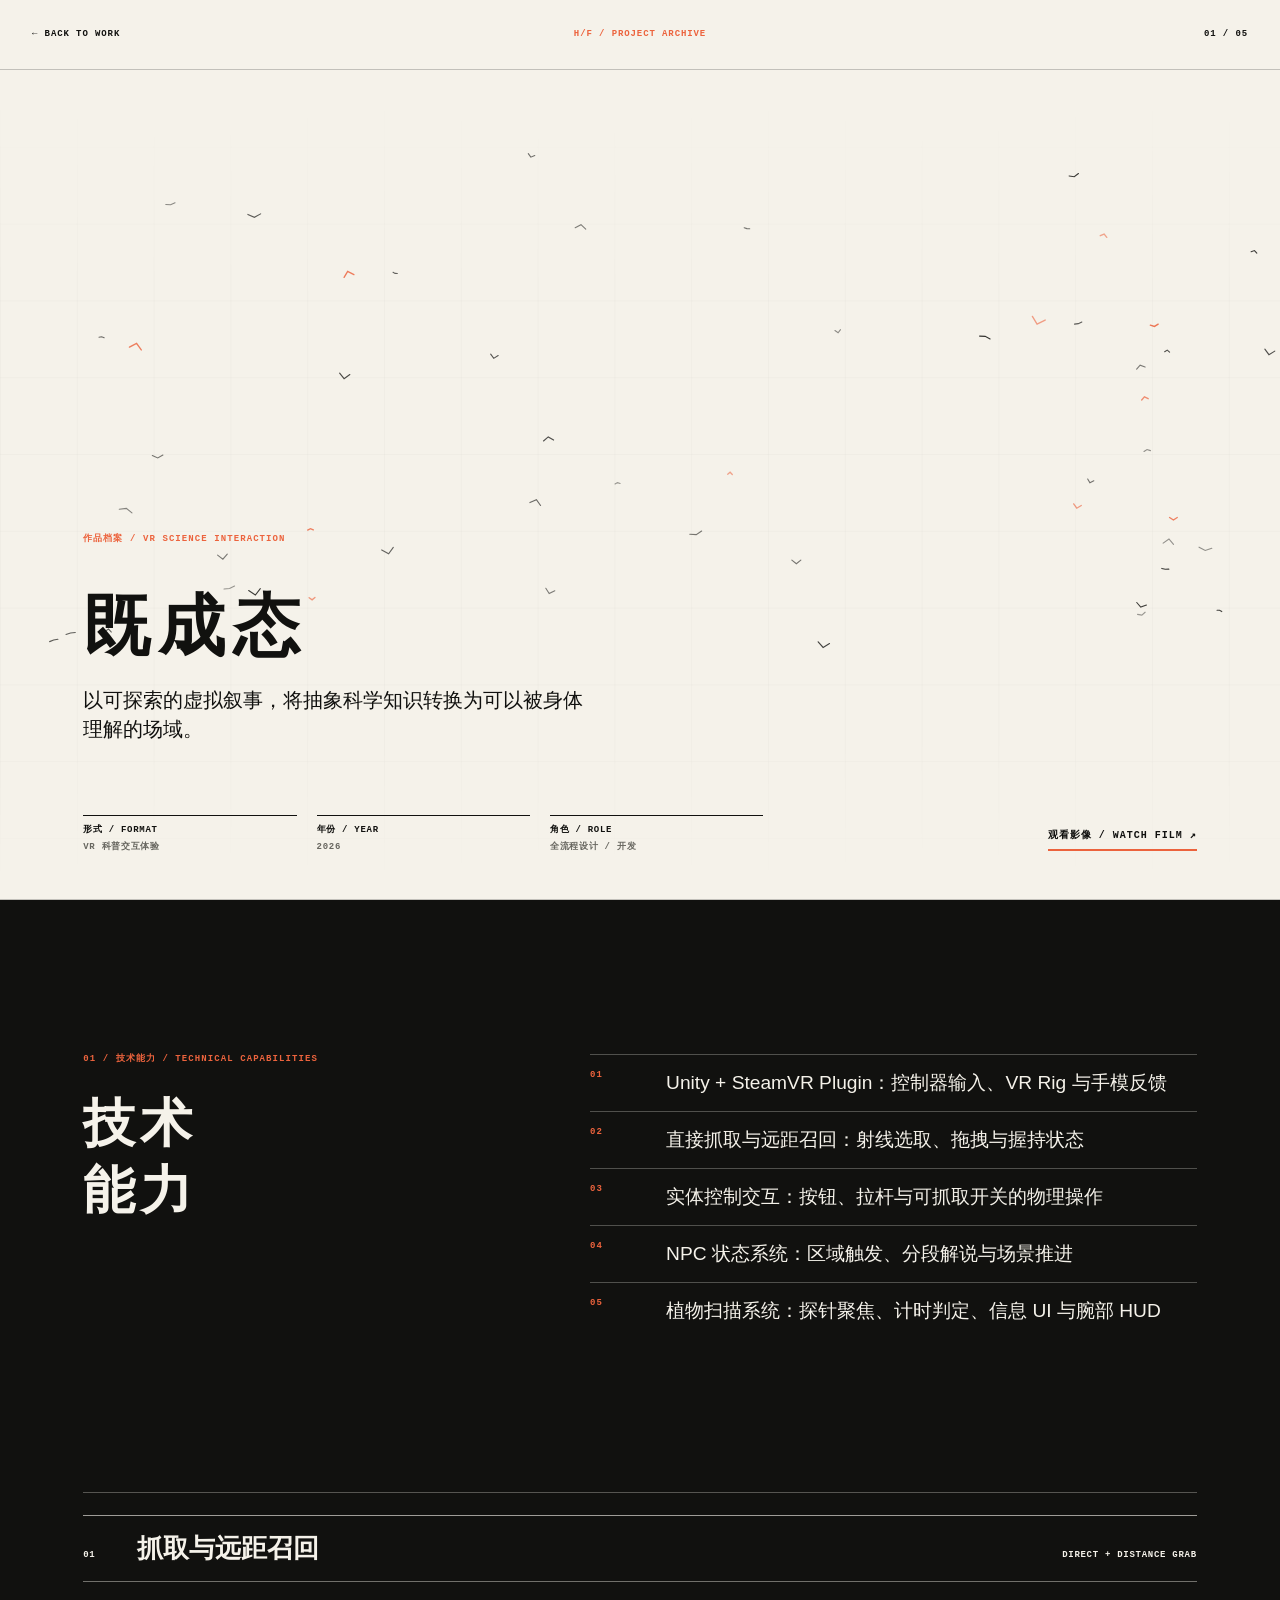
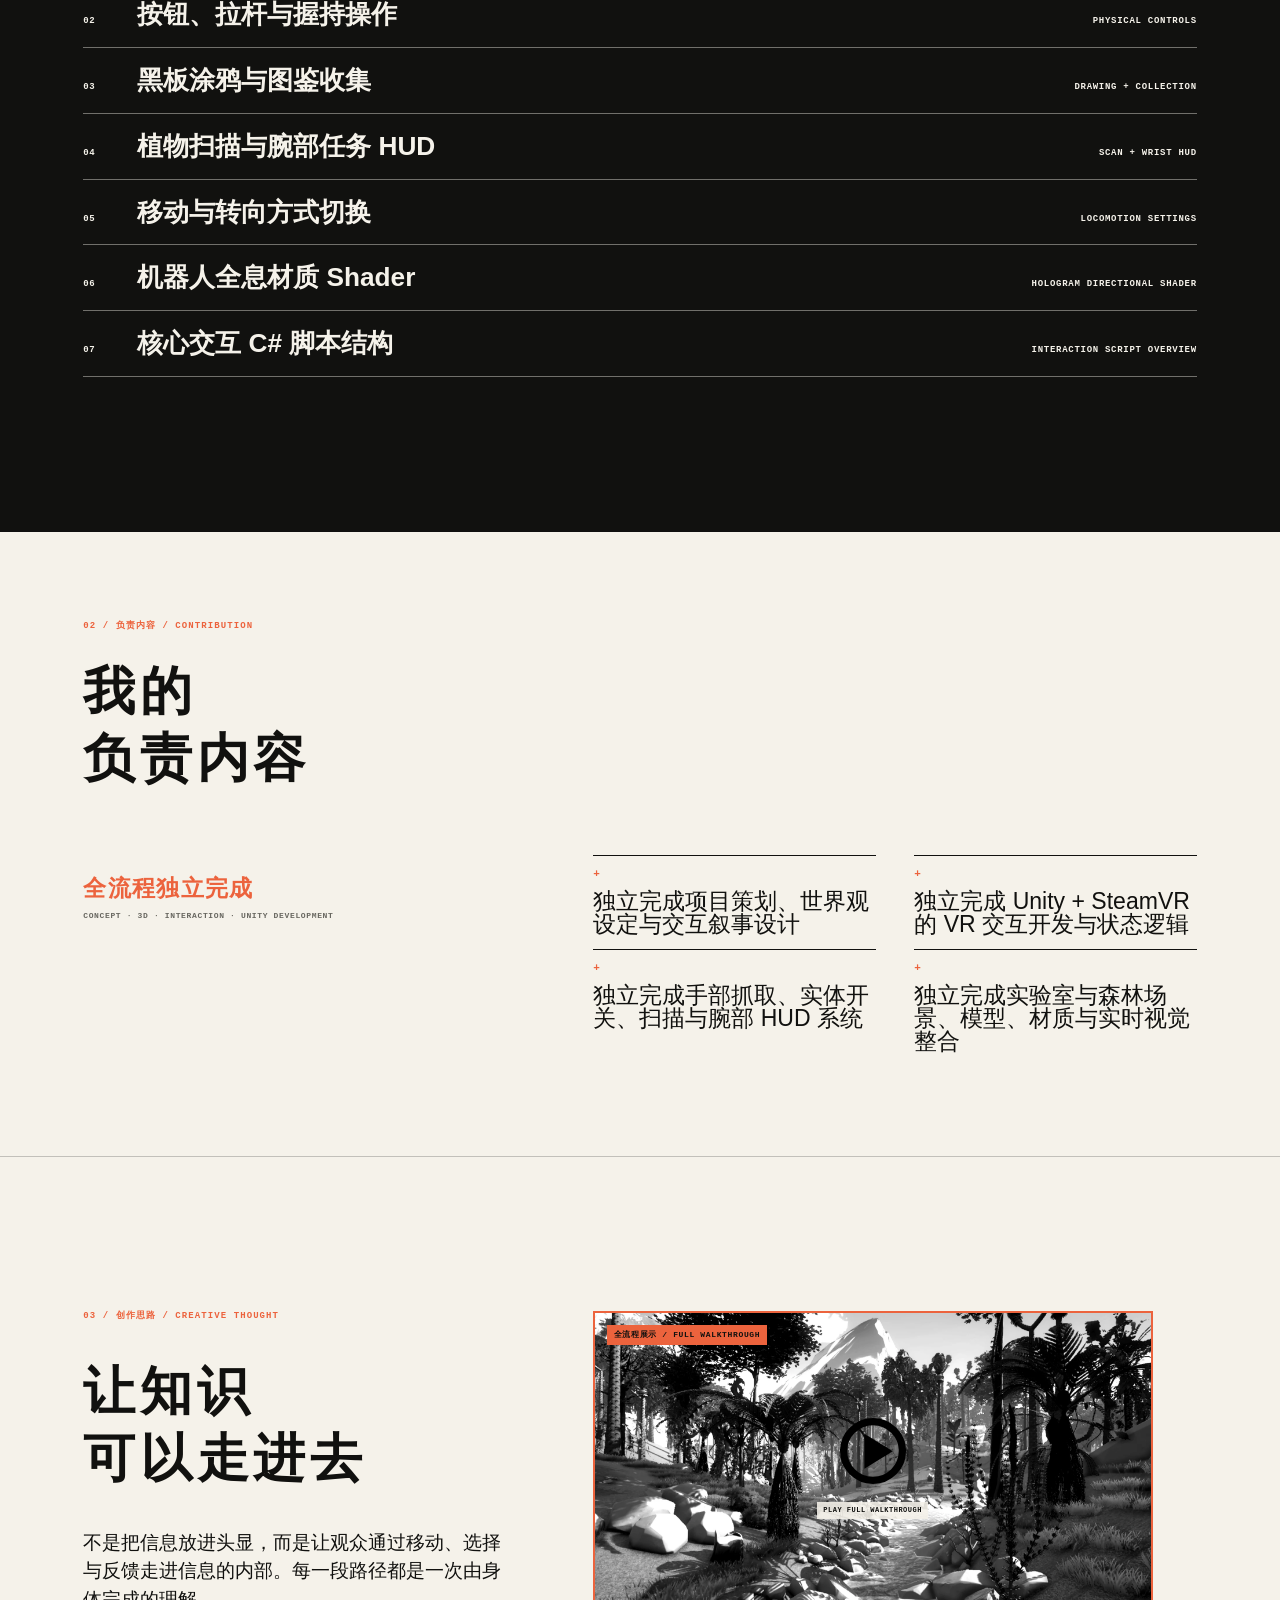
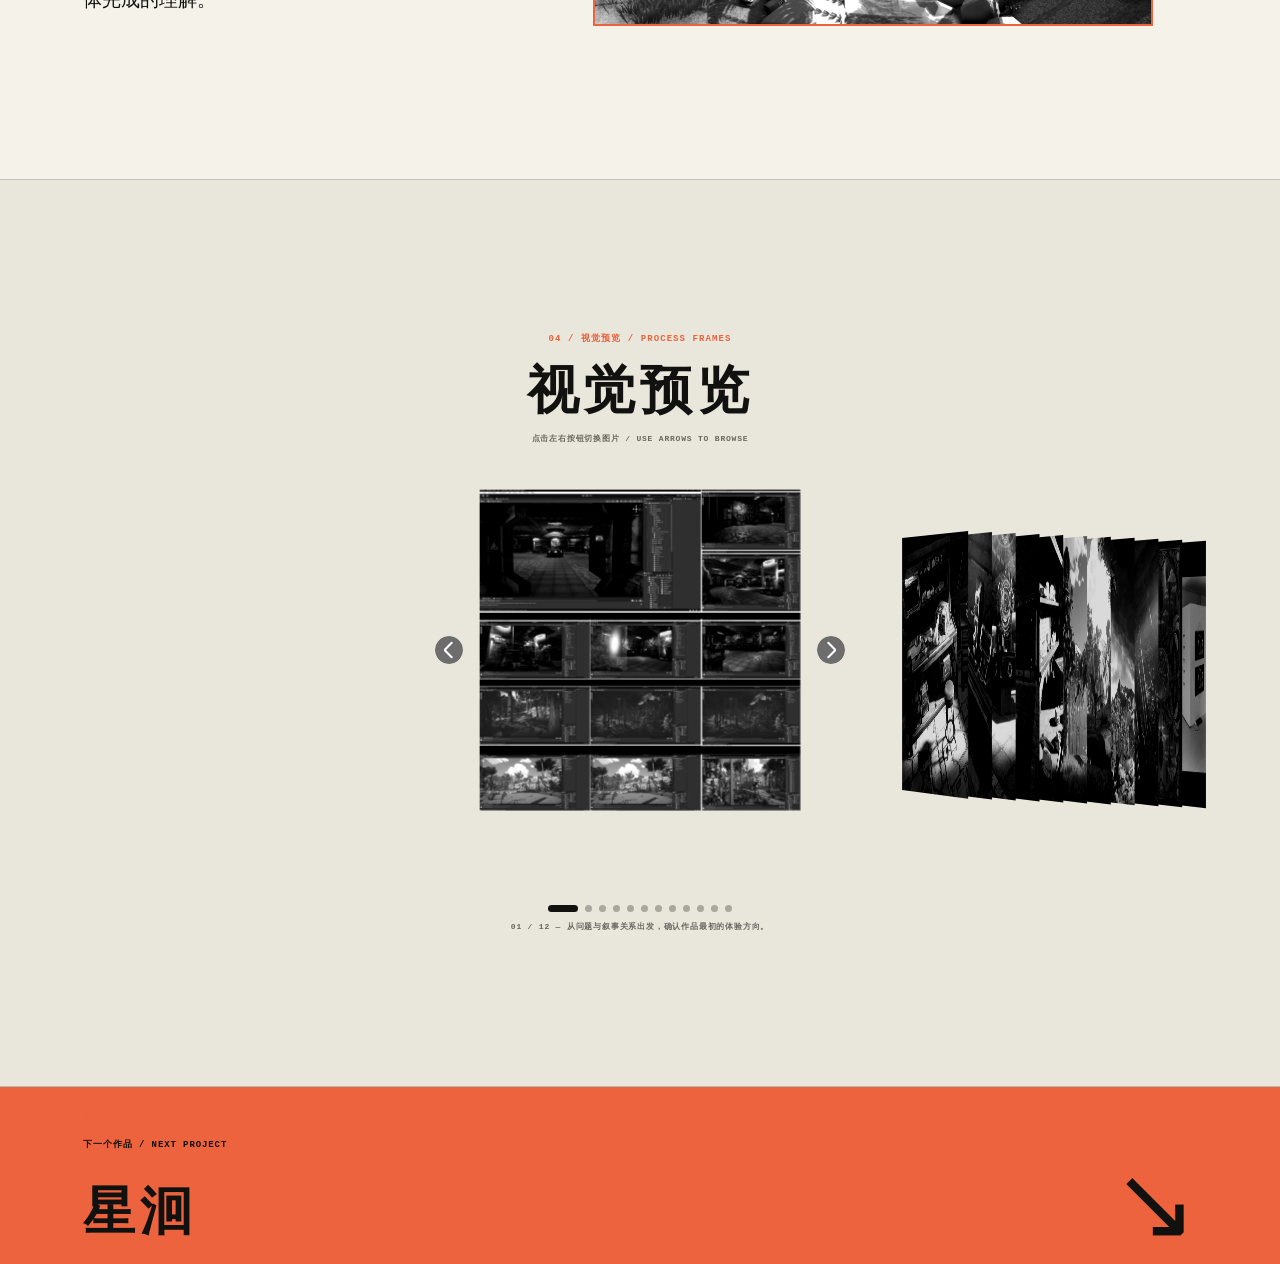
==== commit a3518fd0: "实验室回档" ====
--- a/case-study.html
+++ b/case-study.html
@@ -59,7 +59,7 @@
     <script defer src="./vendor/gsap/gsap.min.js"></script>
     <script defer src="./vendor/gsap/Draggable.min.js"></script>
     <script defer src="./vendor/gsap/InertiaPlugin.min.js"></script>
-    <script type="module" src="./vendor/three/three-loader.js"></script>
+    <script defer src="./src/lab-gallery.js"></script>
     <script defer src="./src/case-study.js"></script>
   </body>
 </html>
--- a/assets/caseStudy-Dvd8TrPl.css
+++ b/assets/caseStudy-Dvd8TrPl.css
@@ -1,2 +1 @@
 @font-face{font-family:BiggerStatic;src:url(./BiggerDisplay-Cdh9XiYJ.woff2) format("woff2");font-display:swap}@font-face{font-family:AlibabaBold;src:url(./AlibabaPuHuiTi-Bold-u7TvTWgs.ttf) format("truetype");font-display:swap}@font-face{font-family:AlibabaLight;src:url(./AlibabaPuHuiTi-Light-BNrUZNr3.ttf) format("truetype");font-display:swap}:root{--paper:#f5f2ea;--ink:#11110f;--signal:#ec633d;--muted:#686760;--line:rgba(17,17,15,.22)}*{box-sizing:border-box}html{scroll-behavior:smooth}body{margin:0;min-width:320px;color:var(--ink);background:var(--paper);font-family:Arial,Helvetica,sans-serif}a{color:inherit;text-decoration:none}.case-header{position:relative;z-index:8;min-height:70px;display:grid;grid-template-columns:1fr auto 1fr;align-items:center;gap:20px;padding:0 2.5vw;border-bottom:1px solid var(--line);background:var(--paper);font:700 9px/1 monospace;letter-spacing:.1em}.case-header p{margin:0;color:var(--signal)}.case-header span{justify-self:end}.case-back{transition:color .2s ease,transform .2s ease}.case-back:hover{color:var(--signal);transform:translate(-5px)}.case-hero{position:relative;min-height:calc(100svh - 70px);padding:clamp(40px,8vh,110px) 6.5vw 46px;overflow:hidden;isolation:isolate;display:grid;align-content:end;border-bottom:1px solid var(--line)}.case-birds{position:absolute;z-index:-2;top:0;right:0;bottom:0;left:0;width:100%;height:100%;pointer-events:none}.case-hero__grid{position:absolute;z-index:-1;top:0;right:0;bottom:0;left:0;opacity:.1;background-image:linear-gradient(var(--line) 1px,transparent 1px),linear-gradient(90deg,var(--line) 1px,transparent 1px);background-size:clamp(42px,6vw,96px) clamp(42px,6vw,96px);-webkit-mask-image:linear-gradient(to bottom,transparent,black 28%,black 80%,transparent);mask-image:linear-gradient(to bottom,transparent,black 28%,black 80%,transparent)}.case-kicker,.section-label{margin:0;font:700 9px/1.3 monospace;letter-spacing:.12em;color:var(--signal)}.case-hero h1{max-width:1100px;margin:clamp(18px,4vh,45px) 0 16px;font:700 clamp(60px,10.5vw,176px)/1.04 AlibabaBold,"Microsoft YaHei",sans-serif;letter-spacing:.12em}.case-deck{width:min(510px,100%);margin:0;font:400 clamp(15px,1.55vw,22px)/1.42 AlibabaLight,Arial,sans-serif}.case-meta{display:grid;grid-template-columns:repeat(3,minmax(0,1fr));gap:20px;width:min(680px,100%);margin:clamp(38px,8vh,90px) 0 0}.case-meta div{border-top:1px solid var(--ink);padding-top:8px}.case-meta dt,.case-meta dd{margin:0;font:700 9px/1.35 monospace;letter-spacing:.08em}.case-meta dd{margin-top:5px;color:var(--muted)}.case-film{position:absolute;right:6.5vw;bottom:48px;padding:13px 0 8px;border-bottom:2px solid var(--signal);font:700 10px/1 monospace;letter-spacing:.1em;transition:color .2s ease,transform .2s ease}.case-film:hover{color:var(--signal);transform:translate(6px)}.case-film.is-hidden{display:none}.case-section{padding:clamp(70px,12vw,180px) 6.5vw;border-bottom:1px solid var(--line)}.case-statement{display:grid;grid-template-columns:minmax(130px,.35fr) minmax(0,1fr);column-gap:6vw}.case-statement h2{grid-column:2;max-width:1100px;margin:0;font:400 clamp(48px,8vw,142px)/.8 BiggerStatic,Impact,sans-serif;letter-spacing:.02em}.case-statement>p:last-child{grid-column:2;width:min(560px,100%);margin:clamp(28px,5vh,70px) 0 0;font:400 clamp(16px,1.7vw,25px)/1.5 AlibabaLight,Arial,sans-serif}.case-system{display:grid;grid-template-columns:minmax(260px,.8fr) minmax(0,1.2fr);gap:8vw;background:var(--ink);color:var(--paper)}.case-system h2,.case-role h2,.gallery-heading h2{margin:24px 0 0;font:400 clamp(52px,8vw,144px)/.75 BiggerStatic,Impact,sans-serif;letter-spacing:.02em}.tech-list{margin:0;padding:0;list-style:none;counter-reset:tech}.tech-list li{display:grid;grid-template-columns:56px 1fr;gap:20px;padding:16px 0;border-top:1px solid rgba(245,242,234,.28);font:400 clamp(15px,1.5vw,22px)/1.25 AlibabaLight,Arial,sans-serif}.tech-list li:before{counter-increment:tech;content:"0" counter(tech);color:var(--signal);font:700 9px/1 monospace;letter-spacing:.1em}.case-role{background:var(--paper)}.role-layout{display:grid;grid-template-columns:minmax(260px,.85fr) minmax(0,1.15fr);gap:8vw}.role-layout ul{display:grid;grid-template-columns:repeat(2,minmax(0,1fr));gap:0 3vw;margin:0;padding:0;list-style:none}.role-layout li{min-height:110px;padding:16px 0;border-top:1px solid var(--ink);font:400 clamp(17px,1.8vw,27px)/1 AlibabaLight,Arial,sans-serif}.role-layout li:before{content:"+";display:block;margin-bottom:17px;color:var(--signal);font:700 11px/1 monospace}.case-gallery{padding-right:0;overflow:hidden;background:#e9e6dc}.gallery-heading{padding-right:6.5vw;display:grid;grid-template-columns:minmax(250px,.8fr) 1fr auto;gap:4vw;align-items:end}.gallery-heading>p:last-child{margin:0 0 8px;color:var(--muted);font:700 8px/1.4 monospace;letter-spacing:.1em}.coverflow{position:relative;min-height:clamp(340px,48vw,660px);margin-top:clamp(48px,8vw,120px);perspective:1200px;touch-action:pan-y}.cover-card{position:absolute;top:0;left:50%;width:min(43vw,640px);aspect-ratio:16/10;padding:12px;border:1px solid var(--ink);background:var(--paper);box-shadow:0 16px 35px #11110f1f;transform-origin:center bottom;transition:transform .65s cubic-bezier(.2,.8,.2,1),opacity .45s ease,filter .45s ease;cursor:pointer}.cover-card img{display:block;width:100%;height:100%;object-fit:cover;filter:grayscale(1) contrast(1.12)}.cover-card p{position:absolute;left:21px;bottom:19px;margin:0;padding:4px 6px;background:var(--paper);font:700 8px/1 monospace;letter-spacing:.08em}.cover-card[data-offset="0"]{z-index:5;transform:translate(-50%) translateZ(60px) rotateY(0)}.cover-card[data-offset="-1"]{z-index:4;transform:translate(-138%) translateZ(-120px) rotateY(43deg) scale(.83);filter:brightness(.78)}.cover-card[data-offset="1"]{z-index:4;transform:translate(38%) translateZ(-120px) rotateY(-43deg) scale(.83);filter:brightness(.78)}.cover-card[data-offset="-2"]{z-index:3;transform:translate(-188%) translateZ(-240px) rotateY(57deg) scale(.66);opacity:.5}.cover-card[data-offset="2"]{z-index:3;transform:translate(88%) translateZ(-240px) rotateY(-57deg) scale(.66);opacity:.5}.cover-card[data-offset=hidden]{opacity:0;pointer-events:none;transform:translate(-50%) scale(.45)}.case-next{display:grid;align-content:start;gap:18px;padding:24px 6.5vw 20px;background:var(--signal);color:var(--ink)}.case-next a{display:grid;grid-template-columns:1fr auto;align-items:end;gap:12px;font-family:BiggerStatic,Impact,sans-serif}.case-next a span{grid-column:1/-1;font:700 9px/1 monospace;letter-spacing:.1em}.case-next a strong{font:400 clamp(54px,10vw,170px)/.75 BiggerStatic,Impact,sans-serif;letter-spacing:.02em}.case-next a i{font:400 clamp(54px,8vw,120px)/.8 Arial,sans-serif;font-style:normal;transition:transform .25s ease}.case-next a:hover i{transform:translate(8px,8px)}@media(max-width:760px){.case-header{min-height:58px;grid-template-columns:1fr auto;padding:0 5vw}.case-header p{display:none}.case-hero{min-height:78svh;padding:52px 5vw 32px}.case-hero h1{font-size:19vw}.case-meta{gap:10px}.case-meta dd{font-size:7px}.case-film{position:static;width:max-content;margin-top:30px}.case-statement,.case-system,.role-layout{grid-template-columns:1fr;gap:28px}.case-statement h2,.case-statement>p:last-child{grid-column:auto}.case-system h2,.case-role h2,.gallery-heading h2{font-size:15vw}.role-layout ul{grid-template-columns:1fr}.case-gallery{padding-right:5vw}.gallery-heading{padding-right:0;grid-template-columns:1fr;gap:20px}.coverflow{min-height:73vw}.cover-card{width:68vw;padding:7px}.cover-card[data-offset="-1"]{transform:translate(-120%) translateZ(-120px) rotateY(43deg) scale(.78)}.cover-card[data-offset="1"]{transform:translate(20%) translateZ(-120px) rotateY(-43deg) scale(.78)}.cover-card[data-offset="-2"],.cover-card[data-offset="2"]{opacity:0}.case-next{min-height:34vh;padding-inline:5vw}.case-next a strong{font-size:17vw}}.case-hero h1,.case-statement h2,.case-system h2,.case-role h2,.gallery-heading h2,.case-next a strong{font-family:AlibabaBold,Microsoft YaHei,sans-serif;font-weight:700;letter-spacing:.035em}.case-hero h1{font-size:clamp(30px,5.25vw,88px);line-height:1.32;letter-spacing:.12em}.case-statement h2,.case-system h2,.case-role h2,.gallery-heading h2,.case-next a strong{font-size:clamp(28px,4.1vw,68px);line-height:1.28;letter-spacing:.09em}@media(max-width:760px){.case-statement h2,.case-system h2,.case-role h2,.gallery-heading h2,.case-next a strong{font-size:clamp(30px,9.5vw,52px);line-height:1.3;letter-spacing:.08em}}.coverflow-shell{position:relative;display:grid;grid-template-columns:auto 1fr auto;align-items:center;gap:clamp(16px,4vw,70px);margin-top:clamp(48px,8vw,120px);padding-right:6.5vw}.coverflow{min-height:clamp(340px,48vw,660px);margin-top:0}.coverflow-nav{position:relative;z-index:9;width:52px;aspect-ratio:1;padding:0;border:1px solid var(--ink);border-radius:50%;background:transparent;color:var(--ink);font:400 26px/1 Arial,sans-serif;cursor:pointer;transition:background .2s ease,color .2s ease,transform .2s ease}.coverflow-nav:hover{background:var(--ink);color:var(--paper);transform:scale(1.08)}.cover-card{width:min(36vw,540px);aspect-ratio:1;padding:0;border:0;background:transparent;box-shadow:none}.cover-card img{width:100%;height:100%;object-fit:cover}.cover-card p{left:0;bottom:-27px;padding:0;background:transparent}.cover-card[data-offset="-1"]{transform:translate(-126%) translateY(22px) translateZ(-110px) rotateY(33deg) scale(.8)}.cover-card[data-offset="1"]{transform:translate(26%) translateY(22px) translateZ(-110px) rotateY(-33deg) scale(.8)}.cover-card[data-offset="-2"]{transform:translate(-163%) translateY(38px) translateZ(-180px) rotateY(42deg) scale(.64)}.cover-card[data-offset="2"]{transform:translate(63%) translateY(38px) translateZ(-180px) rotateY(-42deg) scale(.64)}.gallery-footer{display:flex;align-items:center;justify-content:space-between;gap:20px;padding:0 6.5vw 0 0}.gallery-footer p{margin:0;color:var(--muted);font:700 8px/1.3 monospace;letter-spacing:.1em}.gallery-dots{display:flex;align-items:center;gap:7px}.gallery-dots button{width:7px;height:7px;padding:0;border:0;border-radius:10px;background:#aaa79e;cursor:pointer;transition:width .25s ease,background .25s ease}.gallery-dots button.is-active{width:30px;background:var(--ink)}@media(max-width:760px){.coverflow-shell{gap:8px;padding-right:0}.coverflow{min-height:73vw}.coverflow-nav{width:34px;font-size:19px}.cover-card{width:63vw}.cover-card[data-offset="-1"]{transform:translate(-112%) translateY(16px) translateZ(-120px) rotateY(43deg) scale(.75)}.cover-card[data-offset="1"]{transform:translate(12%) translateY(16px) translateZ(-120px) rotateY(-43deg) scale(.75)}.cover-card[data-offset="-2"],.cover-card[data-offset="2"]{opacity:0}.gallery-footer{padding-right:0}}.case-gallery{padding-inline:6.5vw}.gallery-heading{display:flex;flex-direction:column;align-items:center;gap:10px;padding:0;text-align:center}.gallery-heading h2{margin:0}.gallery-heading h2 br{display:none}.gallery-heading>p:last-child{margin:0}.coverflow-shell{width:min(100%,680px);grid-template-columns:14px minmax(0,1fr) 14px;gap:18px;margin:clamp(28px,4vw,52px) auto 0;padding:0}.coverflow{min-height:clamp(190px,24vw,330px)}.cover-card{width:min(18vw,270px)}.cover-card[data-offset="-1"]{transform:translate(-136%) translateY(12px) translateZ(-80px) rotateY(31deg) scale(.72)}.cover-card[data-offset="1"]{transform:translate(36%) translateY(12px) translateZ(-80px) rotateY(-31deg) scale(.72)}.cover-card[data-offset="-2"]{transform:translate(-182%) translateY(20px) translateZ(-150px) rotateY(40deg) scale(.5)}.cover-card[data-offset="2"]{transform:translate(82%) translateY(20px) translateZ(-150px) rotateY(-40deg) scale(.5)}.coverflow-nav{width:14px;aspect-ratio:1;border:0;background:#77756f;color:transparent}.coverflow-nav:before{display:block;color:#fff;font:700 11px/1 Arial,sans-serif}.coverflow-prev:before{content:"‹";transform:translate(-.5px)}.coverflow-next:before{content:"›";transform:translate(.5px)}.coverflow-nav:hover{background:#57554f;color:transparent;transform:scale(1.12)}.gallery-footer{width:min(100%,500px);flex-direction:column;align-items:center;gap:10px;margin:20px auto 0;padding:0;text-align:center}.gallery-footer p{max-width:400px;order:2}.gallery-dots{order:1}@media(max-width:760px){.case-gallery{padding-inline:5vw}.coverflow-shell{width:min(100%,390px);grid-template-columns:14px minmax(0,1fr) 14px;gap:10px}.coverflow{min-height:56vw}.cover-card{width:42vw}.cover-card[data-offset="-1"]{transform:translate(-122%) translateY(8px) translateZ(-70px) rotateY(32deg) scale(.7)}.cover-card[data-offset="1"]{transform:translate(22%) translateY(8px) translateZ(-70px) rotateY(-32deg) scale(.7)}}.coverflow-shell{grid-template-columns:56px minmax(0,1fr) 56px;gap:20px}.coverflow-nav{display:grid;place-items:center;width:28px;min-width:28px;height:28px;min-height:28px;aspect-ratio:1 / 1;border-radius:50%;justify-self:center;align-self:center}.cover-card[data-offset="-1"]{opacity:.82;transform:translate(-116%) translateY(10px) translateZ(-92px) rotateY(56deg) scaleX(.32) scaleY(.82)}.cover-card[data-offset="1"]{opacity:.82;transform:translate(16%) translateY(10px) translateZ(-92px) rotateY(-56deg) scaleX(.32) scaleY(.82)}.cover-card[data-offset="-2"]{opacity:.55;transform:translate(-146%) translateY(18px) translateZ(-154px) rotateY(62deg) scaleX(.18) scaleY(.7)}.cover-card[data-offset="2"]{opacity:.55;transform:translate(46%) translateY(18px) translateZ(-154px) rotateY(-62deg) scaleX(.18) scaleY(.7)}@media(max-width:760px){.coverflow-shell{grid-template-columns:42px minmax(0,1fr) 42px;gap:8px}.coverflow-nav{width:28px;min-width:28px;height:28px;min-height:28px}.cover-card[data-offset="-1"]{transform:translate(-112%) translateY(7px) translateZ(-70px) rotateY(54deg) scaleX(.34) scaleY(.76)}.cover-card[data-offset="1"]{transform:translate(12%) translateY(7px) translateZ(-70px) rotateY(-54deg) scaleX(.34) scaleY(.76)}}.coverflow-nav{background:transparent url("data:image/svg+xml,%3c?xml%20version='1.0'%20encoding='UTF-8'?%3e%3csvg%20id='_图层_1'%20data-name='图层%201'%20xmlns='http://www.w3.org/2000/svg'%20viewBox='0%200%2081%2081'%3e%3cdefs%3e%3cstyle%3e%20.cls-1%20{%20fill:%20none;%20stroke:%20%23fff;%20stroke-linecap:%20round;%20stroke-miterlimit:%2010;%20stroke-width:%206px;%20}%20.cls-2%20{%20fill:%20%236d6d6d;%20}%20%3c/style%3e%3c/defs%3e%3ccircle%20class='cls-2'%20cx='40.5'%20cy='40.5'%20r='40.5'/%3e%3cpath%20class='cls-1'%20d='M48.33,61.4l-18.57-18.57c-1.29-1.29-1.29-3.37,0-4.66l18.57-18.57'/%3e%3c/svg%3e") center / contain no-repeat}.coverflow-nav:before{display:none}.coverflow-next{transform:scaleX(-1)}.coverflow-next:hover{transform:scaleX(-1) scale(1.12)}.gallery-dots [data-dot]{width:7px;height:7px;border-radius:10px;background:#aaa79e;transition:width .25s ease,background .25s ease}.gallery-dots [data-dot].is-active{width:30px;background:var(--ink)}.coverflow-shell{position:relative;display:block;width:min(100%,1080px);height:clamp(280px,31vw,390px);margin:clamp(28px,4vw,52px) auto 0}.coverflow{width:clamp(220px,25vw,310px);min-height:0;height:clamp(220px,25vw,310px);margin:0 auto;perspective:1200px}.coverflow-nav{position:absolute;top:clamp(110px,12.5vw,155px);z-index:20;width:28px;min-width:28px;height:28px;min-height:28px;transform:translateY(-50%)}.coverflow-prev{left:calc(50% - clamp(165px,19vw,205px))}.coverflow-next{right:calc(50% - clamp(165px,19vw,205px));transform:translateY(-50%) scaleX(-1)}.coverflow-prev:hover{transform:translateY(-50%) scale(1.12)}.coverflow-next:hover{transform:translateY(-50%) scaleX(-1) scale(1.12)}.cover-card{width:100%;height:100%}.cover-card p{display:none}.cover-card[data-stack=center]{z-index:10;opacity:1;transform:translate(-50%) translateZ(40px);filter:none}.cover-card[data-stack=center] p{display:block}.cover-card[data-stack=left],.cover-card[data-stack=right]{z-index:calc(8 - var(--stack-index));width:100%;height:100%;opacity:1;filter:grayscale(1) contrast(1.12) brightness(.85)}.cover-card[data-stack=left]{transform:translate(calc(-152% - (var(--stack-index) * 8%))) translateY(calc(var(--stack-index) * 1px)) translateZ(-90px) rotateY(56deg) scaleX(.3) scaleY(.9)}.cover-card[data-stack=right]{transform:translate(calc(52% + (var(--stack-index) * 8%))) translateY(calc(var(--stack-index) * 1px)) translateZ(-90px) rotateY(-56deg) scaleX(.3) scaleY(.9)}@media(max-width:760px){.coverflow-shell{height:62vw;min-height:250px}.coverflow{width:48vw;height:48vw}.coverflow-nav{top:24vw}.coverflow-prev{left:calc(50% - 24vw - 38px)}.coverflow-next{right:calc(50% - 24vw - 38px)}.cover-card[data-stack=left]{transform:translate(calc(-152% - (var(--stack-index) * 6%))) translateY(calc(var(--stack-index) * 1px)) translateZ(-70px) rotateY(56deg) scaleX(.28) scaleY(.86)}.cover-card[data-stack=right]{transform:translate(calc(52% + (var(--stack-index) * 6%))) translateY(calc(var(--stack-index) * 1px)) translateZ(-70px) rotateY(-56deg) scaleX(.28) scaleY(.86)}}@media(max-width:760px){.case-next{min-height:0;padding:20px 5vw 16px}}.case-system .vr-module{position:relative;grid-column:1/-1;margin-top:clamp(28px,4vw,55px);padding-top:22px;overflow:visible;border-top:1px solid rgba(245,242,234,.3)}.vr-module__index{border-top:1px solid rgba(245,242,234,.62)}.vr-module__index button{display:grid;grid-template-columns:42px minmax(0,1fr) auto;align-items:baseline;gap:12px;width:100%;padding:18px 0;border:0;border-bottom:1px solid rgba(245,242,234,.42);background:transparent;color:var(--paper);text-align:left;cursor:crosshair}.vr-module__index button b,.vr-module__index button small{font:700 9px/1 monospace;letter-spacing:.08em}.vr-module__index button span{font:700 clamp(18px,2.05vw,31px)/1.1 AlibabaBold,"Microsoft YaHei",sans-serif}.vr-module__index button:hover span,.vr-module__index button:focus-visible span{color:var(--signal)}.vr-hover-preview{position:absolute;z-index:15;left:var(--preview-x,50%);top:var(--preview-y,20%);width:min(48vw,560px);padding:10px;border:1px solid var(--paper);background:var(--ink);box-shadow:0 18px 50px #00000059;pointer-events:none;opacity:0;transform:translate(12px,12px) scale(.96);transition:opacity .16s ease,transform .16s ease}.vr-hover-preview.is-visible{opacity:1;transform:translate(12px,12px) scale(1)}.vr-hover-preview video{display:block;width:100%;aspect-ratio:16/9;object-fit:cover;background:#111}.vr-hover-preview p{margin:10px 0 0;font:700 9px/1 monospace;letter-spacing:.09em;color:var(--signal)}.hologram-module{display:grid;grid-template-columns:minmax(220px,.72fr) minmax(0,1.28fr);gap:8vw;background:var(--ink);color:var(--paper)}.hologram-module code{color:var(--signal);font:inherit}.hologram-lab{position:relative;min-height:430px;overflow:hidden;border:1px solid rgba(245,242,234,.4);background:radial-gradient(circle at 50% 48%,#173c48 0,#101411 43%,#070807)}.hologram-lab canvas{display:block;width:100%;height:100%;min-height:430px}.hologram-panel{position:absolute;right:14px;bottom:14px;display:grid;gap:8px;width:min(230px,48%);padding:12px;border:1px solid rgba(245,242,234,.45);background:#0a0c0bc2;-webkit-backdrop-filter:blur(8px);backdrop-filter:blur(8px)}.hologram-panel label{display:grid;grid-template-columns:1fr auto;gap:9px;align-items:center;color:var(--paper);font:700 8px/1.2 monospace;letter-spacing:.06em}.hologram-panel select,.hologram-panel input{width:92px;accent-color:var(--signal)}.hologram-panel select{padding:3px;border:1px solid var(--paper);background:#151715;color:var(--paper);font:inherit}@media(max-width:760px){.vr-module,.hologram-module{grid-template-columns:1fr;gap:35px}.vr-module__index button{grid-template-columns:28px 1fr}.vr-module__index button small{grid-column:2}.vr-hover-preview{display:none}.hologram-lab,.hologram-lab canvas{min-height:360px}.hologram-panel{width:calc(100% - 28px)}}.vr-preview-stack{position:relative;aspect-ratio:16/9;transition:transform .16s ease-out}.vr-preview-stack i{position:absolute;top:0;right:0;bottom:0;left:0;border:1px solid var(--paper);transition:transform .16s ease-out}.vr-preview-stack i:nth-child(1){background:#ec633d}.vr-preview-stack i:nth-child(2){background:#65645f}.vr-preview-stack i:nth-child(3){background:#f5f2ea}.vr-preview-stack i:nth-child(4){background:#242421}.vr-preview-stack video{position:relative;z-index:5;display:block;width:100%;height:100%;object-fit:cover;background:#111}.vr-hover-preview p{margin:12px 0 0;font:700 9px/1 monospace;letter-spacing:.09em;color:var(--signal)}.role-all{grid-column:1;margin:20px 0 0;color:var(--signal);font:700 clamp(16px,1.8vw,25px)/1.18 AlibabaBold,"Microsoft YaHei",sans-serif;letter-spacing:.06em}.role-all small{display:block;margin-top:9px;color:var(--muted);font:700 8px/1.35 monospace;letter-spacing:.08em}.case-story-film{--curtain-pull:0;position:relative;width:min(100%,920px);aspect-ratio:16/9;margin:clamp(42px,7vw,90px) 0 0;overflow:hidden;background:#111}.case-story-film video{display:block;width:100%;height:100%;object-fit:cover;opacity:0;transition:opacity .7s ease}.story-curtain{position:absolute;top:0;right:0;bottom:0;left:0;display:flex;overflow:hidden;pointer-events:none}.story-curtain i{flex:1 0 0;min-width:8px;background:#f5f2ea;border-right:1px solid rgba(17,17,15,.18);transform:translate(0);transition:transform 1.1s cubic-bezier(.2,.8,.2,1),height 1.1s cubic-bezier(.2,.8,.2,1)}.case-story-film.is-open video{opacity:1}.case-story-film.is-open .story-curtain i{transform:translate(calc(var(--curtain-pull) * (var(--i) - 14) * 7px));height:calc(92% + (var(--i) % 5) * 2%)}.case-story-film.is-open .story-curtain i:nth-child(odd){transform:translate(calc(var(--curtain-pull) * (var(--i) - 14) * 11px))}.story-curtain__open{position:absolute;z-index:4;top:50%;left:50%;display:grid;place-items:center;gap:9px;width:104px;aspect-ratio:1;padding:0;border:2px solid #111;border-radius:50%;background:#f5f2ea;color:#111;transform:translate(-50%,-50%);cursor:pointer;transition:opacity .25s ease,transform .3s ease}.story-curtain__open span{font-size:27px;line-height:1}.story-curtain__open small{font:700 7px/1.2 monospace;letter-spacing:.07em}.case-story-film.is-open .story-curtain__open{opacity:0;pointer-events:none;transform:translate(-50%,-50%) scale(.6)}.case-story-film.is-open .story-curtain i{height:94%}.case-statement--featured{grid-template-columns:minmax(250px,.82fr) minmax(0,1.18fr);column-gap:7vw;align-items:start}.case-statement--featured>.section-label{grid-column:1}.case-statement--featured h2{grid-column:1;margin-top:24px}.case-statement--featured #case-thought{grid-column:1;width:min(420px,100%);margin:26px 0 0;font:400 clamp(15px,1.45vw,21px)/1.55 AlibabaLight,Arial,sans-serif}.case-statement--featured .case-story-film{grid-column:2;grid-row:1 / span 3;align-self:center;width:min(100%,560px);margin:0;background:#d8d5cc}.case-statement--featured .case-story-film video{opacity:0}.case-statement--featured .case-story-film.is-open video{opacity:1}.story-curtain{display:none}.story-film__open{position:absolute;z-index:4;top:50%;left:50%;display:grid;place-items:center;gap:8px;width:112px;aspect-ratio:1;padding:0;border:0;background:transparent;transform:translate(-50%,-50%);cursor:pointer;transition:opacity .2s ease,transform .25s ease}.story-film__open img{width:66px;height:66px;object-fit:contain}.story-film__open small{padding:4px 6px;background:#f5f2eae0;font:700 7px/1.2 monospace;letter-spacing:.07em;color:var(--ink)}.case-story-film.is-open .story-film__open{opacity:0;pointer-events:none;transform:translate(-50%,-50%) scale(.75)}.case-role{padding-block:clamp(52px,7vw,90px)}.role-layout{gap:5vw}.role-layout li{min-height:78px;padding:13px 0}.role-layout li:before{margin-bottom:10px}.role-title-flip span{display:inline-block;transform-origin:50% 50%;animation:role-title-flip 4.8s cubic-bezier(.65,0,.35,1) infinite;animation-delay:var(--flip-delay)}@keyframes role-title-flip{0%,44%,to{transform:rotateX(0);opacity:1}48%{transform:rotateX(-88deg);opacity:.18}52%{transform:rotateX(88deg);opacity:.18}57%{transform:rotateX(0);opacity:1}}@media(max-width:760px){.case-statement--featured{grid-template-columns:1fr;gap:0}.case-statement--featured>.section-label,.case-statement--featured h2,.case-statement--featured #case-thought,.case-statement--featured .case-story-film{grid-column:1;grid-row:auto}.case-statement--featured .case-story-film{width:100%;margin-top:36px}.role-all{margin-top:12px}.role-layout li{min-height:0}}.vr-hover-preview,.vr-preview-stack i{border:0}.vr-hover-preview.is-switching .vr-preview-stack{transform:perspective(850px) rotateY(90deg) scaleX(.04)!important}.vr-hover-preview.is-switching .vr-preview-stack i{transform:translate(0)!important}.vr-preview-stack{transition:transform .18s cubic-bezier(.7,0,.3,1)}.case-statement--featured .case-story-film{border:2px solid var(--signal)}.story-film__cover{position:absolute;top:0;right:0;bottom:0;left:0;width:100%;height:100%;object-fit:cover;pointer-events:none;transition:opacity .35s ease}.case-story-film.is-open .story-film__cover{opacity:0}.story-film__label{position:absolute;z-index:3;top:12px;left:12px;margin:0;padding:6px 7px;background:var(--signal);color:var(--ink);font:700 8px/1 monospace;letter-spacing:.08em;pointer-events:none}.case-system.has-xinghui-preview{position:relative}.xinghui-tech li{cursor:crosshair;transition:color .18s ease}.xinghui-tech li:hover{color:var(--signal)}.case-gallery--lab .coverflow-shell{display:block;width:min(100%,1120px);height:clamp(380px,51vw,680px);margin:clamp(28px,4vw,52px) auto 0;padding:0}.case-gallery--lab .coverflow{width:100%;height:100%;min-height:0;margin:0;overflow:hidden;background:#10100f;perspective:none}.case-gallery--lab .coverflow-nav,.case-gallery--lab .gallery-dots{display:none}.case-gallery--lab .gallery-footer{width:min(100%,680px);margin:16px auto 0;padding:0}.lab-corridor{position:relative;width:100%;height:100%;overflow:hidden;background:#10100f}.lab-corridor canvas{display:block;width:100%;height:100%;cursor:crosshair}.lab-corridor:after{position:absolute;top:0;right:0;bottom:0;left:0;pointer-events:none;content:"";background:radial-gradient(ellipse at center,transparent 35%,rgba(0,0,0,.8) 100%)}.lab-corridor p,.lab-corridor small{position:absolute;z-index:2;margin:0;color:#f5f2ea;font:700 9px/1.25 monospace;letter-spacing:.14em;pointer-events:none}.lab-corridor p{top:18px;left:20px}.lab-corridor small{right:20px;bottom:18px;color:var(--signal)}@media(max-width:760px){.case-gallery--lab .coverflow-shell{height:78vw;min-height:330px}.lab-corridor p{top:12px;left:13px;font-size:7px}.lab-corridor small{right:13px;bottom:12px;font-size:7px}}body.case-page--lab{min-height:100vh;overflow:hidden;background:#10100f}.case-page--lab .case-page{min-height:100vh;background:#10100f}.case-page--lab .case-hero,.case-page--lab .case-system,.case-page--lab .case-role,.case-page--lab .case-statement,.case-page--lab .case-next{display:none}.case-page--lab .case-header{position:fixed;z-index:20;inset:0 0 auto;border-color:#f5f2ea59;background:linear-gradient(to bottom,#10100fc7,#10100f00);color:#f5f2ea;pointer-events:none}.case-page--lab .case-header a{color:#f5f2ea;pointer-events:auto}.case-page--lab .case-gallery{position:fixed;top:0;right:0;bottom:0;left:0;z-index:1;display:block;padding:0;background:#10100f}.case-page--lab .gallery-heading{position:absolute;z-index:4;top:74px;left:clamp(18px,4vw,58px);display:block;width:min(330px,calc(100vw - 36px));text-align:left;color:#f5f2ea;pointer-events:none}.case-page--lab .gallery-heading h2{margin-top:11px;color:#f5f2ea;font-size:clamp(28px,4.5vw,64px);line-height:1.08;letter-spacing:.08em}.case-page--lab .gallery-heading>p:last-child{display:none}.case-page--lab .coverflow-shell{width:100vw;height:100vh;margin:0}.case-page--lab .coverflow{width:100%;height:100%}.case-page--lab .gallery-footer{position:fixed;z-index:5;right:clamp(18px,4vw,58px);bottom:22px;width:min(360px,calc(100vw - 36px));margin:0;color:#f5f2ea;text-align:right;pointer-events:none}.case-page--lab .gallery-footer p{color:#f5f2eab3}.case-page--lab .lab-corridor p{top:auto;left:clamp(18px,4vw,58px);bottom:22px;color:#f5f2ea9e}.case-page--lab .lab-corridor small{right:clamp(18px,4vw,58px);bottom:22px}@media(max-width:760px){.case-page--lab .case-header{padding:14px 18px}.case-page--lab .gallery-heading{top:58px;left:18px}.case-page--lab .gallery-footer{right:18px;bottom:14px}.case-page--lab .lab-corridor p{left:18px;bottom:14px}.case-page--lab .lab-corridor small{right:18px;bottom:34px}}.infinite-lab{position:relative;width:100%;height:100%;overflow:hidden;background:#0b0b0a;cursor:grab;touch-action:none;overscroll-behavior:none;user-select:none;-webkit-user-select:none;-webkit-user-drag:none}.infinite-lab:active{cursor:grabbing}.infinite-lab__viewport,.infinite-lab__world{position:absolute;top:0;right:0;bottom:0;left:0;overflow:hidden;pointer-events:none}.infinite-lab__world{will-change:transform}.infinite-lab__tile{position:absolute;width:230px;height:230px;margin:0;overflow:hidden;border:1px solid rgba(245,242,234,.92);background:#1b1a18;box-shadow:0 10px 28px #00000059;filter:grayscale(.15) contrast(1.03);transition:filter .25s ease,box-shadow .25s ease;pointer-events:auto}.infinite-lab__tile img{display:block;width:100%;height:100%;object-fit:cover}.infinite-lab__tile:hover{filter:grayscale(0);box-shadow:0 16px 40px #0009}.infinite-lab__hint{position:absolute;z-index:5;left:50%;bottom:22px;margin:0;color:#f5f2ea;font:700 8px/1 monospace;letter-spacing:.16em;transform:translate(-50%);pointer-events:none;white-space:nowrap}.case-page--lab .gallery-heading{pointer-events:none}@media(max-width:760px){.infinite-lab__tile{width:154px;height:154px}.infinite-lab__hint{bottom:14px;font-size:6px}}body.case-page--lab,.case-page--lab .case-page,.case-page--lab .case-gallery{background:#f5f2ea}.case-page--lab .case-header{border-color:#11110f47;background:linear-gradient(to bottom,#f5f2eaf0,#f5f2ea00);color:var(--ink)}.case-page--lab .case-header a,.case-page--lab .gallery-heading h2{color:var(--ink)}.case-page--lab .gallery-heading .section-label{color:var(--signal)}.case-page--lab .gallery-footer p{color:#11110f85}.infinite-lab{background:#f5f2ea;background-image:linear-gradient(rgba(17,17,15,.09) 1px,transparent 1px),linear-gradient(90deg,rgba(17,17,15,.09) 1px,transparent 1px),radial-gradient(circle at 78% 18%,rgba(236,99,61,.13),transparent 24%);background-size:44px 44px,44px 44px,100% 100%}.infinite-lab:before,.infinite-lab:after{position:absolute;z-index:2;pointer-events:none;content:""}.infinite-lab:before{top:8%;right:4%;bottom:8%;left:4%;border:1px solid rgba(17,17,15,.35);box-shadow:inset 0 0 0 1px #ec633d73}.infinite-lab:after{display:none}.infinite-lab__tile{border-color:#111;background:#dedbd2;box-shadow:5px 6px #ec633db3,10px 12px #11110f1f;filter:grayscale(1) contrast(.98)}.infinite-lab__tile img{object-fit:contain;transform-origin:center;transition:transform .35s cubic-bezier(.2,1.5,.3,1),filter .3s ease}.infinite-lab.is-flat .infinite-lab__tile:hover{filter:grayscale(0) contrast(1.03);box-shadow:7px 8px #ec633df5,15px 18px #11110f24}.infinite-lab:not(.is-flat) .infinite-lab__tile:hover{filter:grayscale(1) contrast(.98);box-shadow:5px 6px #ec633db3,10px 12px #11110f1f}.infinite-lab__hint{color:var(--ink)}.infinite-lab__vortex{position:absolute;z-index:1;top:-12%;right:-12%;bottom:-12%;left:-12%;display:block;width:124%;height:124%;pointer-events:none;opacity:.84;mix-blend-mode:multiply}.infinite-lab__viewport{z-index:3}.infinite-lab__hint{z-index:6}
-.case-page--lab,.case-page--lab .case-page,.case-page--lab .case-gallery{background:#10100f}.case-page--lab .case-header{border-color:rgba(245,242,234,.27);background:linear-gradient(to bottom,#10100fe8,#10100f00);color:#f5f2ea}.case-page--lab .case-header a{color:#f5f2ea}.case-page--lab .gallery-heading h2{color:#f5f2ea}.case-page--lab .gallery-heading .section-label,.case-page--lab .gallery-footer p{color:#ec633d}.case-page--lab .lab-corridor p{color:#f5f2eab8}.case-page--lab .lab-corridor small{color:#ec633d}
